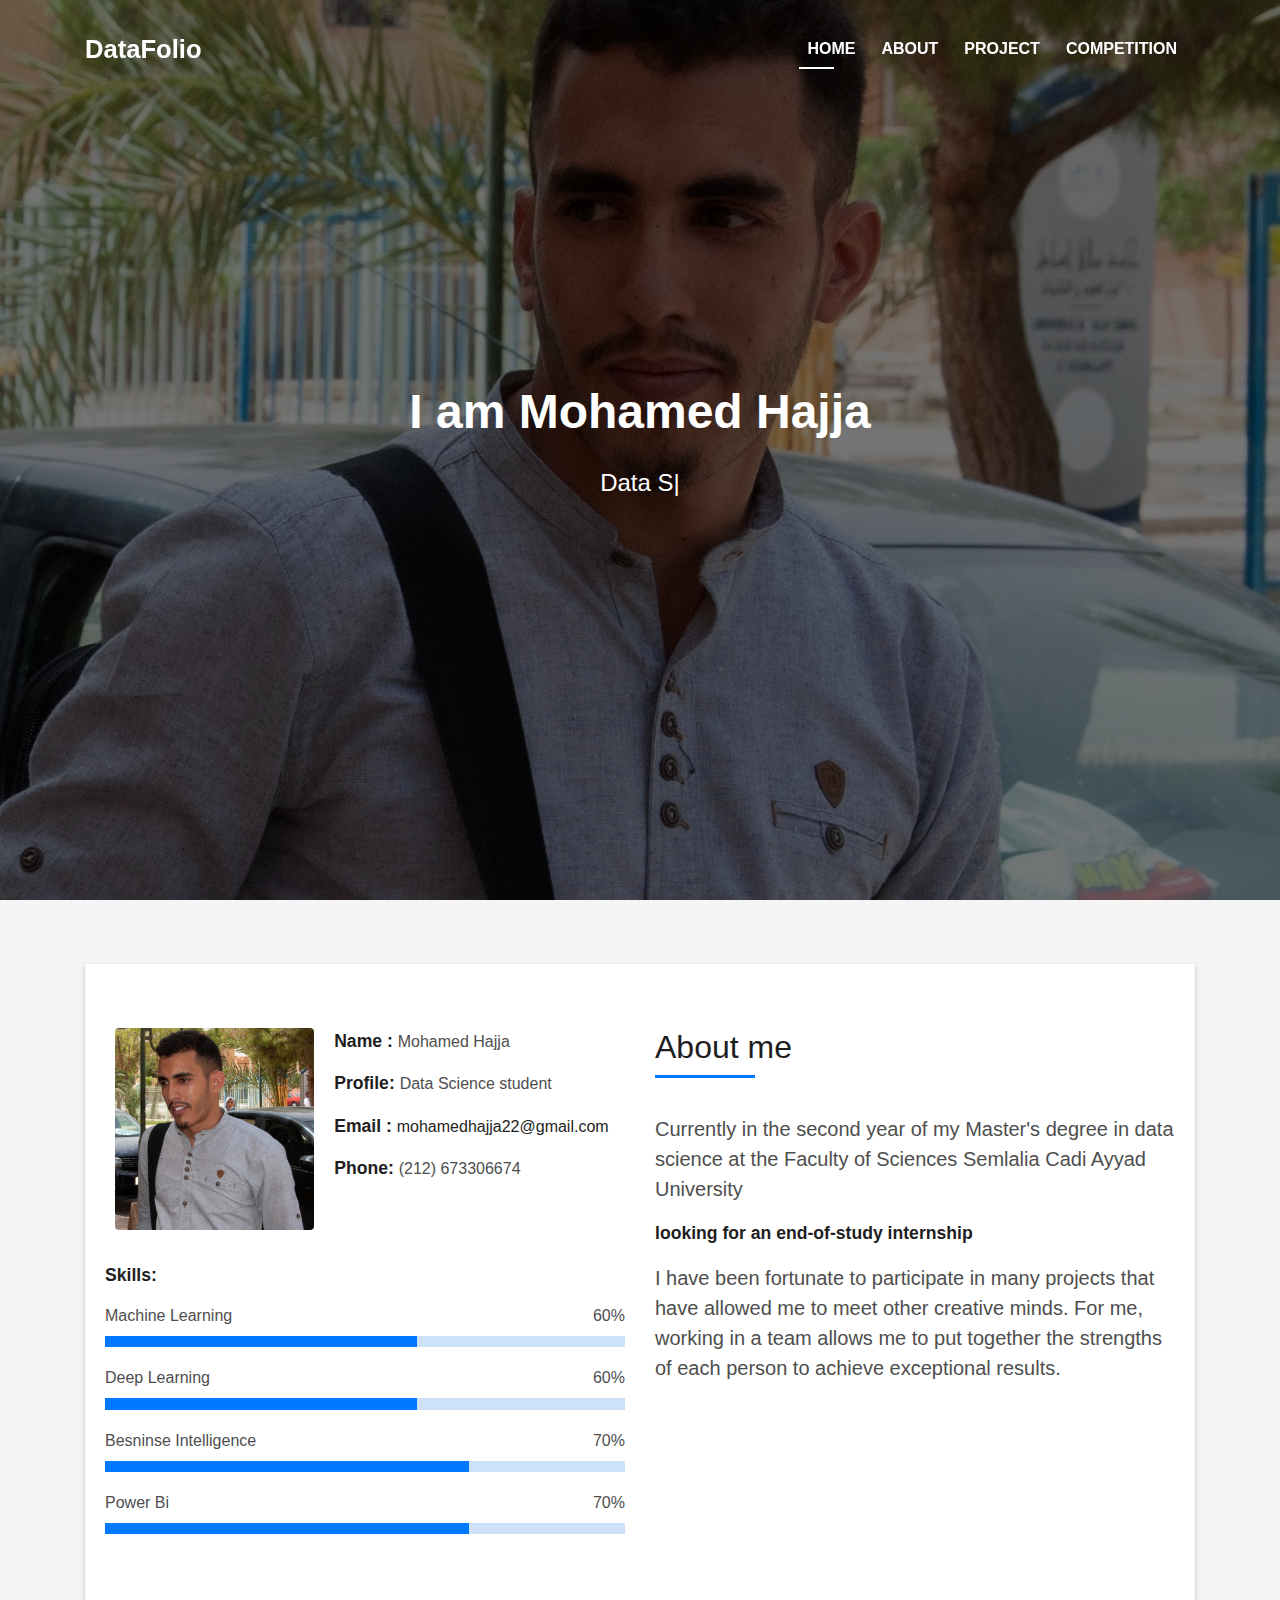
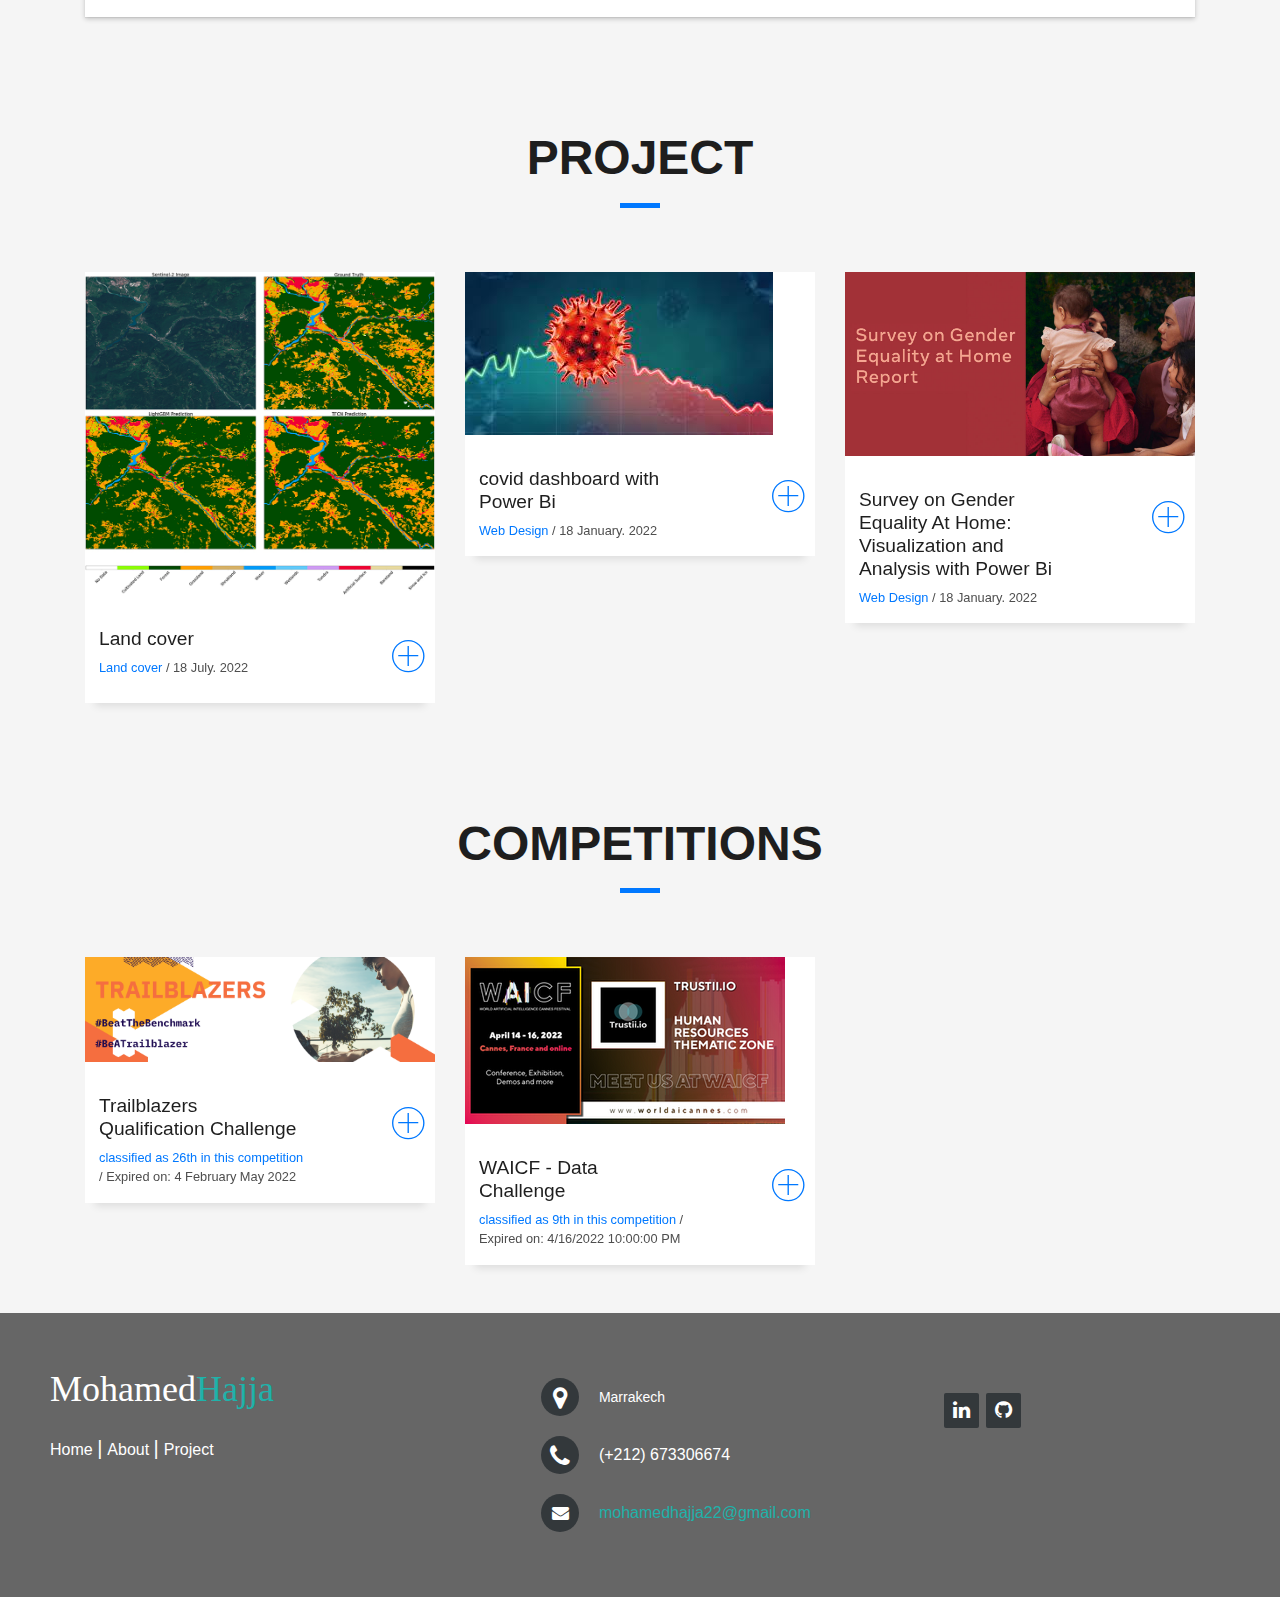
==== index.html @ 597bc2c3 "modified:   index.html" ====
<!DOCTYPE html>
<html lang="en">
<head>
  <meta charset="utf-8">
  <title>DataFolio Bootstrap Template</title>
  <meta content="width=device-width, initial-scale=1.0" name="viewport">
  <meta content="" name="keywords">
  <meta content="" name="description">

  <!-- Favicons -->
  <link href="img/favicon.png" rel="icon">
  <link href="img/apple-touch-icon.png" rel="apple-touch-icon">

  <!-- Bootstrap CSS File -->
  <link href="lib/bootstrap/css/bootstrap.min.css" rel="stylesheet">

  <!-- Libraries CSS Files -->
  <link href="lib/font-awesome/css/font-awesome.min.css" rel="stylesheet">
  <link href="lib/animate/animate.min.css" rel="stylesheet">
  <link href="lib/ionicons/css/ionicons.min.css" rel="stylesheet">
  <link href="lib/owlcarousel/assets/owl.carousel.min.css" rel="stylesheet">
  <link href="lib/lightbox/css/lightbox.min.css" rel="stylesheet">

  <!-- Main Stylesheet File -->
  <link href="css/style.css" rel="stylesheet">


</head>

<body id="page-top">

  <!--/ Nav Star /-->
  <nav class="navbar navbar-b navbar-trans navbar-expand-md fixed-top" id="mainNav">
    <div class="container">
      <a class="navbar-brand js-scroll" href="#page-top">DataFolio</a>
      <button class="navbar-toggler collapsed" type="button" data-toggle="collapse" data-target="#navbarDefault"
        aria-controls="navbarDefault" aria-expanded="false" aria-label="Toggle navigation">
        <span></span>
        <span></span>
        <span></span>
      </button>
      <div class="navbar-collapse collapse justify-content-end" id="navbarDefault">
        <ul class="navbar-nav">
          <li class="nav-item">
            <a class="nav-link js-scroll active" href="#home">Home</a>
          </li>
          <li class="nav-item">
            <a class="nav-link js-scroll" href="#about">About</a>
          </li>
        
          <li class="nav-item">
            <a class="nav-link js-scroll" href="#work">Project</a>
          </li>
        
          <li class="nav-item">
            <a class="nav-link js-scroll" href="#competition">competition</a>
          </li>
        </ul>
      </div>
    </div>
  </nav>
  <!--/ Nav End /-->

  <!--/ Intro Skew Star /-->
  <div id="home" class="intro route bg-image" style="background-image: url(img/intro-bg.jpg)">
    <div class="overlay-itro"></div>
    <div class="intro-content display-table">
      <div class="table-cell">
        <div class="container">
          <!--<p class="display-6 color-d">Hello, world!</p>-->
          <h1 class="intro-title mb-4">I am Mohamed Hajja</h1>
          
          <p class="intro-subtitle"><span class="text-slider-items">Data Science student ,looking for an end-of-study internship</span><strong class="text-slider"></strong></p>
          <!-- <p class="pt-3"><a class="btn btn-primary btn js-scroll px-4" href="#about" role="button">Learn More</a></p> -->
        </div>
      </div>
    </div>
  </div>
  <!--/ Intro Skew End /-->

  <section id="about" class="about-mf sect-pt4 route">
    <div class="container">
      <div class="row">
        <div class="col-sm-12">
          <div class="box-shadow-full">
            <div class="row">
              <div class="col-md-6">
                <div class="row">
                  <div class="col-sm-6 col-md-5">
                    <div class="about-img">
                      <img src="img/testimonial-2.jpg" class="img-fluid rounded b-shadow-a" alt="">
                    </div>
                  </div>
                  <div class="col-sm-6 col-md-7">
                    <div class="about-info">
                    </str> <p><span class="title-s">Name  : </span> <span>Mohamed Hajja</span></p>
                      <p><span class="title-s">Profile: </span> <span>Data Science student </span></p>
                      <p><span class="title-s">Email : </span> <a href = "mailto: mohamedhajja22@gmail.com">mohamedhajja22@gmail.com</a>
                      <p><span class="title-s">Phone: </span> <span>(212) 673306674 </span></p> 
                    </div>
                  </div>
                </div>  
                <div class="skill-mf">
                  <p class="title-s">Skills:</p>
                  
                  <span>Machine Learning</span> <span class="pull-right">60%</span>
                  <div class="progress">
                    <div class="progress-bar" role="progressbar" style="width: 60%;" aria-valuenow="60" aria-valuemin="0"
                      aria-valuemax="100"></div>
                  </div>
                  <span>Deep Learning</span> <span class="pull-right">60%</span>
                  <div class="progress">
                    <div class="progress-bar" role="progressbar" style="width: 60%" aria-valuenow="60" aria-valuemin="0"
                      aria-valuemax="100"></div>
                  </div>
                  <span>Besninse Intelligence</span> <span class="pull-right">70%</span>
                  <div class="progress">
                    <div class="progress-bar" role="progressbar" style="width: 70%" aria-valuenow="70" aria-valuemin="0"
                      aria-valuemax="100"></div>
                  </div>
                  <span>Power Bi</span> <span class="pull-right">70%</span>
                  <div class="progress">
                    <div class="progress-bar" role="progressbar" style="width: 70%" aria-valuenow="70" aria-valuemin="0"
                      aria-valuemax="100"></div>
                  </div>
                </div>
              </div>
              <div class="col-md-6">
                <div class="about-me pt-4 pt-md-0">
                  <div class="title-box-2">
                    <h5 class="title-left">
                      About me
                    </h5>
                  </div>
                  <p class="lead">
                    Currently in the second year of my Master's degree in data science at the Faculty of Sciences Semlalia Cadi Ayyad University
                  </p>
                  <p class="title-s">
                    looking for an end-of-study internship
                  </p>
                  <p class="lead">
                     I have been fortunate to participate in many projects that have allowed me to meet other creative minds.
                   For me, working in a team allows me to put together the strengths of each person to achieve exceptional results. 
                  </p>
                 
                </div>
              </div>
            </div>
          </div>
        </div>
      </div>
    </div>
  </section>

  <!--/ Section Services Star /-->
 
 
  <!--/ Section Project Star /-->
  <section id="work" class="portfolio-mf sect-pt4 route">
    <div class="container">
      <div class="row">
        <div class="col-sm-12">
          <div class="title-box text-center">
            <h3 class="title-a">
              Project
            </h3>
            <p class="subtitle-a">
             
            </p>
            <div class="line-mf"></div>
          </div>
        </div>
      </div>
      <div class="row">
        <div class="col-md-4">
          <div class="work-box">
            <a href="Rapport_FM_ML.pdf" >
              <div class="work-img">
                <img src="img/land cover.jpg" alt="" class="img-fluid">
              </div>
              <div class="work-content">
                <div class="row">
                  <div class="col-sm-8">
                    <h2 class="w-title">Land cover</h2>
                    <div class="w-more">
                      <span class="w-ctegory">Land cover</span> / <span class="w-date">18 July. 2022</span>
                    </div>
                  </div>
                  <div class="col-sm-4">
                    <div class="w-like">
                      <span class="ion-ios-plus-outline"></span>
                    </div>
                  </div>
                </div>
              </div>
            </a>
          </div>
        </div>
        <div class="col-md-4">
          
          <div class="work-box">
            <a href="https://github.com/mohamedhajja/covid-dashbord-with-Power-Bi" >
              <div class="work-img">
                <img src="img/covid.jpg" alt="" class="img-fluid">
              </div>
              <div class="work-content">
                <div class="row">
                  <div class="col-sm-8">
                    <h2 class="w-title">covid dashboard with Power Bi</h2>
                    <div class="w-more">
                      <span class="w-ctegory">Web Design</span> / <span class="w-date">18 January. 2022</span>
                    </div>
                  </div>
                  <div class="col-sm-4">
                    <div class="w-like">
                      <span class="ion-ios-plus-outline"></span>
                    </div>
                  </div>
                </div>
              </div>
            </a>
          </div>
        </div>
       
        <div class="col-md-4">
          <div class="work-box">
            <a href="https://github.com/mohamedhajja/Survey-on-Gender-Equality-At-Home" >
              <div class="work-img">
                <img src="img/Survey on Gender.jpg" alt="" class="img-fluid">
              </div>
              <div class="work-content">
                <div class="row">
                  <div class="col-sm-8">
                    <h2 class="w-title">Survey on Gender Equality At Home: Visualization and Analysis with Power Bi</h2>
                    <div class="w-more">
                      <span class="w-ctegory">Web Design</span> / <span class="w-date">18 January. 2022</span>
                    </div>
                  </div>
                  <div class="col-sm-4">
                    <div class="w-like">
                      <span class="ion-ios-plus-outline"></span>
                    </div>
                  </div>
                </div>
              </div>
            </a>
          </div>
        </div>
        
        
      </div>
    </div>
  </section>
  <!--/ Section competition /-->

  <section id="competition" class="portfolio-mf sect-pt4 route">
    <div class="container">
      <div class="row">
        <div class="col-sm-12">
          <div class="title-box text-center">
            <h3 class="title-a">
              competitions
            </h3>
            <p class="subtitle-a">
             
            </p>
            <div class="line-mf"></div>
          </div>
        </div>
      </div>
      <div class="row">
        <div class="col-md-4">
          <div class="work-box">
            <a href="https://zindi.africa/users/Mohamed_HAJJA/competitions/certificate" >
              <div class="work-img">
                <img src="img/Trailblazers.png" alt="" class="img-fluid">
              </div>
              <div class="work-content">
                <div class="row">
                  <div class="col-sm-8">
                    <h2 class="w-title">Trailblazers Qualification Challenge</h2>
                    <div class="w-more">
                      <span class="w-ctegory">classified as 26th in this competition </span> / <span class="w-date">Expired on: 4 February  May 2022</span>
                    </div>
                  </div>
                  <div class="col-sm-4">
                    <div class="w-like">
                      <span class="ion-ios-plus-outline"></span>
                    </div>
                  </div>
                </div>
              </div>
            </a>
          </div>
        </div>
        <div class="col-md-4">
          
          <div class="work-box">
            <a href="https://github.com/mohamedhajja/competitions/blob/main/WAICF%20-%20Data%20Challenge.ipynb" >
              <div class="work-img">
                <img src="img/WAICF - Data Challenge.webp" alt="" class="img-fluid">
              </div>
              <div class="work-content">
                <div class="row">
                  <div class="col-sm-8">
                    <h2 class="w-title">WAICF - Data Challenge</h2>
                    <div class="w-more">
                      <span class="w-ctegory">classified as 9th in this competition</span> / <span class="w-date">Expired on: 4/16/2022 10:00:00 PM</span>
                    </div>
                  </div>
                  <div class="col-sm-4">
                    <div class="w-like">
                      <span class="ion-ios-plus-outline"></span>
                    </div>
                  </div>
                </div>
              </div>
            </a>
          </div>
        </div>
       
        
        
        
      </div>
    </div>
  </section>




  
  <footer class="footer-distributed">
  
    <div class="footer-left">
  
      <h3>Mohamed<span>Hajja</span></h3>
  
      <p class="footer-links">
        <a href="#home" class="link-1">Home</a>
  
        <a href="#about">About</a>
  
        <a href="#work">Project</a>
  
      </p>
  
      
    </div>
  
    <div class="footer-center">
  
      <div>
        <i class="fa fa-map-marker"></i>
        <p><span>Marrakech </span> </p>
      </div>
  
      <div>
        <i class="fa fa-phone"></i>
        <p>(+212) 673306674</p>
      </div>
  
      <div>
        <i class="fa fa-envelope"></i>
        <p><a href="mailto:support@company.com">mohamedhajja22@gmail.com</a></p>
      </div>
  
    </div>
  
    <div class="footer-right">
  
      <p class="footer-company-about">
     
      </p>
  
      <div class="footer-icons">
  
       
       
        <a href="https://www.linkedin.com/in/mohamed-hajja-42135a217/"><i class="fa fa-linkedin"></i></a>
        <a href="https://github.com/mohamedhajja"><i class="fa fa-github"></i></a>
  
      </div>
  
    </div>
  
  </footer>





  

  <!--/ Section Contact-Footer Star /-->
  
  <!--/ Section Contact-footer End /-->

  <a href="#" class="back-to-top"><i class="fa fa-chevron-up"></i></a>
  <div id="preloader"></div>

  <!-- JavaScript Libraries -->
  <script src="lib/jquery/jquery.min.js"></script>
  <script src="lib/jquery/jquery-migrate.min.js"></script>
  <script src="lib/popper/popper.min.js"></script>
  <script src="lib/bootstrap/js/bootstrap.min.js"></script>
  <script src="lib/easing/easing.min.js"></script>
  <script src="lib/counterup/jquery.waypoints.min.js"></script>
  <script src="lib/counterup/jquery.counterup.js"></script>
  <script src="lib/owlcarousel/owl.carousel.min.js"></script>
  <script src="lib/lightbox/js/lightbox.min.js"></script>
  <script src="lib/typed/typed.min.js"></script>
  <!-- Contact Form JavaScript File -->
  <script src="contactform/contactform.js"></script>

  <!-- Template Main Javascript File -->
  <script src="js/main.js"></script>

</body>
</html>
---- css/style.css ----
/*
  Theme Name: DevFolio
  Theme URL: https://bootstrapmade.com/devfolio-bootstrap-portfolio-html-template/
  Author: BootstrapMade.com
  License: https://bootstrapmade.com/license/
*/

/*======================================
//--//-->   STYLES GENERALES
======================================*/

body {
  background-color: #f5f5f5;
  color: #4e4e4e;
}

h1,
h2,
h3,
h4,
h5,
h6 {
  color: #1e1e1e;
}

a {
  color: #1e1e1e;
  transition: all 0.5s ease-in-out;
}

a:hover {
  color: #0078ff;
  text-decoration: none;
  transition: all 0.5s ease-in-out;
}

.p-r {
  position: relative;
}

.color-a {
  color: #0078ff;
}

.color-d {
  color: #f5f5f5;
}

.color-text-a {
  color: #4e4e4e;
}

.box-shadow,
.paralax-mf,
.service-box,
.work-box,
.card-blog {
  box-shadow: 0 13px 8px -10px rgba(0, 0, 0, 0.1);
}

.box-shadow-a,
.button:hover {
  box-shadow: 0 0 0 4px #cde1f8;
}

.display-5 {
  font-size: 2.5rem;
  font-weight: 300;
  line-height: 1.1;
}

.display-6 {
  font-size: 2rem;
  font-weight: 300;
  line-height: 1.1;
}

.avatar {
  width: 32px;
  height: 32px;
  margin-right: 4px;
  overflow: hidden;
}

.bg-image {
  background-repeat: no-repeat;
  background-attachment: fixed;
  background-size: cover;
  background-position: center center;
}

.overlay-mf {
  background-color: #0078ff;
}

.overlay-mf {
  position: absolute;
  top: 0;
  left: 0px;
  padding: 0;
  height: 100%;
  width: 100%;
  opacity: .7;
}

.paralax-mf {
  position: relative;
  padding: 8rem 0;
}

.display-table {
  width: 100%;
  height: 100%;
  display: table;
}

.table-cell {
  display: table-cell;
  vertical-align: middle;
}

/*--/ Sections /--*/

.sect-4 {
  padding: 4rem 0;
}

.sect-pt4 {
  padding-top: 4rem;
}

.sect-mt4 {
  margin-top: 4rem;
}

/*--/ Title s /--*/

.title-s {
  font-weight: 600;
  color: #1e1e1e;
  font-size: 1.1rem;
}

/*--/ Title A /--*/

.title-box {
  margin-bottom: 4rem;
}

.title-a {
  font-size: 3rem;
  font-weight: bold;
  text-transform: uppercase;
}

.subtitle-a {
  color: #4e4e4e;
}

.line-mf {
  width: 40px;
  height: 5px;
  background-color: #0078ff;
  margin: 0 auto;
}

/*--/ Title Left /--*/

.title-box-2 {
  margin-bottom: 3rem;
}

.title-left {
  font-size: 2rem;
  position: relative;
}

.title-left:before {
  content: '';
  position: absolute;
  height: 3px;
  background-color: #0078ff;
  width: 100px;
  bottom: -12px;
}

/*------/ Box /------*/

.box-pl2 {
  padding-left: 2rem;
}

.box-shadow-full {
  padding: 3rem 1.25rem;
  position: relative;
  background-color: #fff;
  margin-bottom: 3rem;
  z-index: 2;
  box-shadow: 0 1px 1px 0 rgba(0, 0, 0, 0.06), 0 2px 5px 0 rgba(0, 0, 0, 0.2);
}

/*------/ Socials /------*/

.socials {
  padding: 1.5rem 0;
}

.socials ul li {
  display: inline-block;
}

.socials .ico-circle {
  height: 40px;
  width: 40px;
  font-size: 1.7rem;
  border-radius: 50%;
  line-height: 1.4;
  margin: 0 15px 0 0;
  box-shadow: 0 0 0 3px #0078ff;
  transition: all 500ms ease;
}

.socials .ico-circle:hover {
  background-color: #0078ff;
  color: #fff;
  box-shadow: 0 0 0 3px #cde1f8;
  transition: all 500ms ease;
}

/*------/ Ul resect /------*/

.ul-resect,
.socials ul,
.list-ico,
.blog-wrapper .post-meta ul,
.box-comments .list-comments,
.widget-sidebar .list-sidebar,
.widget-tags ul {
  list-style: none;
  padding-left: 0;
  margin-bottom: 0;
}

.list-ico {
  line-height: 2;
}

.list-ico span {
  color: #0078ff;
  margin-right: 10px;
}

/*------/ Ico Circle /------*/

.ico-circle {
  height: 100px;
  width: 100px;
  font-size: 2rem;
  border-radius: 50%;
  line-height: 1.55;
  margin: 0 auto;
  text-align: center;
  box-shadow: 0 0 0 10px #0078ff;
  display: block;
}

/*------/ Owl Carousel /------*/

.owl-theme .owl-dots {
  text-align: center;
  margin-top: 18px;
}

.owl-theme .owl-dots .owl-dot {
  display: inline-block;
}

.owl-theme .owl-dots .owl-dot span {
  width: 18px;
  height: 7px;
  margin: 5px 5px;
  background: #cde1f8;
  border: 0px solid #cde1f8;
  display: block;
  transition: all 0.6s ease-in-out;
  cursor: pointer;
}

.owl-theme .owl-dots .owl-dot:hover span {
  background-color: #cde1f8;
}

.owl-theme .owl-dots .owl-dot.active span {
  background-color: #1B1B1B;
  width: 25px;
}

/*--/ Scrolltop s /--*/

.scrolltop-mf {
  position: relative;
  display: none;
}

.scrolltop-mf span {
  z-index: 999;
  position: fixed;
  width: 42px;
  height: 42px;
  background-color: #0078ff;
  opacity: .7;
  font-size: 1.6rem;
  line-height: 1.5;
  text-align: center;
  color: #fff;
  top: auto;
  left: auto;
  right: 30px;
  bottom: 50px;
  cursor: pointer;
  border-radius: 50%;
}

/* Back to top button */

.back-to-top {
  position: fixed;
  display: none;
  background: #0078ff;
  color: #fff;
  width: 44px;
  height: 44px;
  text-align: center;
  line-height: 1;
  font-size: 16px;
  border-radius: 50%;
  right: 15px;
  bottom: 15px;
  transition: background 0.5s;
  z-index: 11;
}

.back-to-top i {
  padding-top: 12px;
  color: #fff;
}

/* Prelaoder */

#preloader {
  position: fixed;
  top: 0;
  left: 0;
  right: 0;
  bottom: 0;
  z-index: 9999;
  overflow: hidden;
  background: #fff;
}

#preloader:before {
  content: "";
  position: fixed;
  top: calc(50% - 30px);
  left: calc(50% - 30px);
  border: 6px solid #f2f2f2;
  border-top: 6px solid #0078ff;
  border-radius: 50%;
  width: 60px;
  height: 60px;
  -webkit-animation: animate-preloader 1s linear infinite;
  animation: animate-preloader 1s linear infinite;
}

@-webkit-keyframes animate-preloader {
  0% {
    -webkit-transform: rotate(0deg);
    transform: rotate(0deg);
  }

  100% {
    -webkit-transform: rotate(360deg);
    transform: rotate(360deg);
  }
}

@keyframes animate-preloader {
  0% {
    -webkit-transform: rotate(0deg);
    transform: rotate(0deg);
  }

  100% {
    -webkit-transform: rotate(360deg);
    transform: rotate(360deg);
  }
}

/*======================================
//--//-->   NAVBAR
======================================*/

.navbar-b {
  transition: all .5s ease-in-out;
  background-color: transparent;
  padding-top: 1.563rem;
  padding-bottom: 1.563rem;
}

.navbar-b.navbar-reduce {
  box-shadow: 0px 6px 9px 0px rgba(0, 0, 0, 0.06);
}

.navbar-b.navbar-trans .nav-item,
.navbar-b.navbar-reduce .nav-item {
  position: relative;
  padding-right: 10px;
  padding-left: 0;
}

.navbar-b.navbar-trans .nav-link,
.navbar-b.navbar-reduce .nav-link {
  color: #fff;
  text-transform: uppercase;
  font-weight: 600;
}

.navbar-b.navbar-trans .nav-link:before,
.navbar-b.navbar-reduce .nav-link:before {
  content: '';
  position: absolute;
  margin-left: 0px;
  width: 0%;
  bottom: 0;
  left: 0;
  height: 2px;
  transition: all 500ms ease;
}

.navbar-b.navbar-trans .nav-link:hover,
.navbar-b.navbar-reduce .nav-link:hover {
  color: #1B1B1B;
}

.navbar-b.navbar-trans .nav-link:hover:before,
.navbar-b.navbar-reduce .nav-link:hover:before {
  width: 35px;
}

.navbar-b.navbar-trans .show > .nav-link:before,
.navbar-b.navbar-trans .active > .nav-link:before,
.navbar-b.navbar-trans .nav-link.show:before,
.navbar-b.navbar-trans .nav-link.active:before,
.navbar-b.navbar-reduce .show > .nav-link:before,
.navbar-b.navbar-reduce .active > .nav-link:before,
.navbar-b.navbar-reduce .nav-link.show:before,
.navbar-b.navbar-reduce .nav-link.active:before {
  width: 35px;
}

.navbar-b.navbar-trans .nav-link:before {
  background-color: #fff;
}

.navbar-b.navbar-trans .nav-link:hover {
  color: #fff;
}

.navbar-b.navbar-trans .show > .nav-link,
.navbar-b.navbar-trans .active > .nav-link,
.navbar-b.navbar-trans .nav-link.show,
.navbar-b.navbar-trans .nav-link.active {
  color: #fff;
}

.navbar-b.navbar-reduce {
  transition: all .5s ease-in-out;
  background-color: #fff;
  padding-top: 15px;
  padding-bottom: 15px;
}

.navbar-b.navbar-reduce .nav-link {
  color: #0078ff;
}

.navbar-b.navbar-reduce .nav-link:before {
  background-color: #0078ff;
}

.navbar-b.navbar-reduce .nav-link:hover {
  color: #0078ff;
}

.navbar-b.navbar-reduce .show > .nav-link,
.navbar-b.navbar-reduce .active > .nav-link,
.navbar-b.navbar-reduce .nav-link.show,
.navbar-b.navbar-reduce .nav-link.active {
  color: #0078ff;
}

.navbar-b.navbar-reduce .navbar-brand {
  color: #0078ff;
}

.navbar-b.navbar-reduce .navbar-toggler span {
  background-color: #1B1B1B;
}

.navbar-b .navbar-brand {
  color: #fff;
  font-size: 1.6rem;
  font-weight: 600;
}

.navbar-b .navbar-nav .dropdown-item.show .dropdown-menu,
.navbar-b .dropdown.show .dropdown-menu,
.navbar-b .dropdown-btn.show .dropdown-menu {
  -webkit-transform: translate3d(0px, 0px, 0px);
  transform: translate3d(0px, 0px, 0px);
  visibility: visible !important;
}

.navbar-b .dropdown-menu {
  margin: 1.12rem 0 0;
  border-radius: 0;
}

.navbar-b .dropdown-menu .dropdown-item {
  padding: .7rem 1.7rem;
  transition: all 500ms ease;
}

.navbar-b .dropdown-menu .dropdown-item:hover {
  background-color: #0078ff;
  color: #fff;
  transition: all 500ms ease;
}

.navbar-b .dropdown-menu .dropdown-item.active {
  background-color: #0078ff;
}

/*--/ Hamburger Navbar /--*/

.navbar-toggler {
  position: relative;
}

.navbar-toggler:focus,
.navbar-toggler:active {
  outline: 0;
}

.navbar-toggler span {
  display: block;
  background-color: #fff;
  height: 3px;
  width: 25px;
  margin-top: 4px;
  margin-bottom: 4px;
  -webkit-transform: rotate(0deg);
  transform: rotate(0deg);
  left: 0;
  opacity: 1;
}

.navbar-toggler span:nth-child(1),
.navbar-toggler span:nth-child(3) {
  transition: -webkit-transform .35s ease-in-out;
  transition: transform .35s ease-in-out;
  transition: transform .35s ease-in-out, -webkit-transform .35s ease-in-out;
}

.navbar-toggler:not(.collapsed) span:nth-child(1) {
  position: absolute;
  left: 12px;
  top: 10px;
  -webkit-transform: rotate(135deg);
  transform: rotate(135deg);
  opacity: 0.9;
}

.navbar-toggler:not(.collapsed) span:nth-child(2) {
  height: 12px;
  visibility: hidden;
  background-color: transparent;
}

.navbar-toggler:not(.collapsed) span:nth-child(3) {
  position: absolute;
  left: 12px;
  top: 10px;
  -webkit-transform: rotate(-135deg);
  transform: rotate(-135deg);
  opacity: 0.9;
}

/*======================================
//--//-->   INTRO
======================================*/

.intro {
  height: 100vh;
  position: relative;
  color: #fff;
}

.intro .intro-content {
  text-align: center;
  position: absolute;
}

.intro .overlay-itro {
  background-color: rgba(0, 0, 0, 0.6);
  position: absolute;
  top: 0;
  left: 0px;
  padding: 0;
  height: 100%;
  width: 100%;
  opacity: .9;
}

.intro .intro-title {
  color: #fff;
  font-weight: 600;
  font-size: 3rem;
}

.intro .intro-subtitle {
  font-size: 1.5rem;
  font-weight: 300;
}

.intro .text-slider-items {
  display: none;
}

.intro-single {
  height: 350px;
}

.intro-single .intro-content {
  margin-top: 30px;
}

.intro-single .intro-title {
  text-transform: uppercase;
  font-size: 3rem;
}

.intro-single .breadcrumb {
  background-color: transparent;
  color: #0078ff;
}

.intro-single .breadcrumb .breadcrumb-item:before {
  color: #cde1f8;
}

.intro-single .breadcrumb .breadcrumb-item.active {
  color: #cde1f8;
}

.intro-single .breadcrumb a {
  color: #fff;
}

/*======================================
//--//-->   ABOUT
======================================*/

.about-mf .box-shadow-full {
  padding-top: 4rem;
  padding-bottom: 4rem;
}

.about-mf .about-img {
  margin-bottom: 2rem;
}

.about-mf .about-img img {
  margin-left: 10px;
}

.skill-mf span {
  color: #4e4e4e;
}

.skill-mf .progress {
  background-color: #cde1f8;
  margin: .5rem 0 1.2rem 0;
  border-radius: 0;
  height: .7rem;
}

.skill-mf .progress .progress-bar {
  height: .7rem;
  background-color: #0078ff;
}

/*======================================
//--//-->   SERVICES
======================================*/

.service-box {
  background-color: #fff;
  padding: 2.5rem 1.3rem;
  border-radius: 1rem;
  margin-bottom: 3rem;
}

.service-box:hover .ico-circle {
  transition: all 500ms ease;
  color: #fff;
  background-color: #0078ff;
  box-shadow: 0 0 0 10px #cde1f8;
}

.service-box .service-ico {
  margin-bottom: 1rem;
  color: #1e1e1e;
}


.service-box .ico-circle {
  transition: all 500ms ease;
  font-size: 4rem;
}

.service-box .s-title {
  font-size: 1.4rem;
  text-transform: uppercase;
  text-align: center;
  padding: .4rem 0;
}

.service-box .s-description {
  color: #4e4e4e;
}

/*======================================
//--//-->   COUNTER
======================================*/
/*======================================
//--//-->   COUNTER
======================================*/





.footer-distributed{
	background: #666;
	box-shadow: 0 1px 1px 0 rgba(0, 0, 0, 0.12);
	box-sizing: border-box;
	width: 100%;
	text-align: left;
	font: bold 16px sans-serif;
	padding: 55px 50px;
}

.footer-distributed .footer-left,
.footer-distributed .footer-center,
.footer-distributed .footer-right{
	display: inline-block;
	vertical-align: top;
}

/* Footer left */

.footer-distributed .footer-left{
	width: 40%;
}

/* The company logo */

.footer-distributed h3{
	color:  #ffffff;
	font: normal 36px 'Open Sans', cursive;
	margin: 0;
}

.footer-distributed h3 span{
	color:  lightseagreen;
}

/* Footer links */

.footer-distributed .footer-links{
	color:  #ffffff;
	margin: 20px 0 12px;
	padding: 0;
}

.footer-distributed .footer-links a{
	display:inline-block;
	line-height: 1.8;
  font-weight:400;
	text-decoration: none;
	color:  inherit;
}

.footer-distributed .footer-company-name{
	color:  #222;
	font-size: 14px;
	font-weight: normal;
	margin: 0;
}

/* Footer Center */

.footer-distributed .footer-center{
	width: 35%;
}

.footer-distributed .footer-center i{
	background-color:  #33383b;
	color: #ffffff;
	font-size: 25px;
	width: 38px;
	height: 38px;
	border-radius: 50%;
	text-align: center;
	line-height: 42px;
	margin: 10px 15px;
	vertical-align: middle;
}

.footer-distributed .footer-center i.fa-envelope{
	font-size: 17px;
	line-height: 38px;
}

.footer-distributed .footer-center p{
	display: inline-block;
	color: #ffffff;
  font-weight:400;
	vertical-align: middle;
	margin:0;
}

.footer-distributed .footer-center p span{
	display:block;
	font-weight: normal;
	font-size:14px;
	line-height:2;
}

.footer-distributed .footer-center p a{
	color:  lightseagreen;
	text-decoration: none;;
}

.footer-distributed .footer-links a:before {
  content: "|";
  font-weight:300;
  font-size: 20px;
  left: 0;
  color: #fff;
  display: inline-block;
  padding-right: 5px;
}

.footer-distributed .footer-links .link-1:before {
  content: none;
}

/* Footer Right */

.footer-distributed .footer-right{
	width: 20%;
}

.footer-distributed .footer-company-about{
	line-height: 20px;
	color:  #92999f;
	font-size: 13px;
	font-weight: normal;
	margin: 0;
}

.footer-distributed .footer-company-about span{
	display: block;
	color:  #ffffff;
	font-size: 14px;
	font-weight: bold;
	margin-bottom: 20px;
}

.footer-distributed .footer-icons{
	margin-top: 25px;
}

.footer-distributed .footer-icons a{
	display: inline-block;
	width: 35px;
	height: 35px;
	cursor: pointer;
	background-color:  #33383b;
	border-radius: 2px;

	font-size: 20px;
	color: #ffffff;
	text-align: center;
	line-height: 35px;

	margin-right: 3px;
	margin-bottom: 5px;
}

/* If you don't want the footer to be responsive, remove these media queries */

@media (max-width: 880px) {

	.footer-distributed{
		font: bold 14px sans-serif;
	}

	.footer-distributed .footer-left,
	.footer-distributed .footer-center,
	.footer-distributed .footer-right{
		display: block;
		width: 100%;
		margin-bottom: 40px;
		text-align: center;
	}

	.footer-distributed .footer-center i{
		margin-left: 0;
	}

}





/*======================================
//--//-->   COUNTER
======================================*/
/*======================================
//--//-->   COUNTER
======================================*/
/*======================================
//--//-->   COUNTER
======================================*/

.counter-box {
  color: #fff;
  text-align: center;
}

.counter-ico {
  margin-bottom: 1rem;
}

.counter-ico .ico-circle {
  height: 60px;
  width: 60px;
  line-height: 1.8;
  box-shadow: 0 0 0 10px #cde1f8;
}

.counter-num .counter {
  font-size: 2rem;
  margin-bottom: 0;
}

/*======================================
//--//-->   PORTFOLIO
======================================*/

.work-box {
  margin-bottom: 3rem;
  -webkit-backface-visibility: hidden;
  backface-visibility: hidden;
  background-color: #fff;
}

.work-box:hover img {
  -webkit-transform: scale(1.3);
  transform: scale(1.3);
}

.work-img {
  display: block;
  overflow: hidden;
}

.work-img img {
  transition: all 1s;
}

.work-content {
  padding: 2rem 3% 1rem 4%;
}

.work-content .w-more {
  color: #4e4e4e;
  font-size: .8rem;
}

.work-content .w-more .w-ctegory {
  color: #0078ff;
}

.work-content .w-like {
  font-size: 2.5rem;
  color: #0078ff;
  float: right;
}

.work-content .w-like a {
  color: #0078ff;
}

.work-content .w-like .num-like {
  font-size: .7rem;
}

.w-title {
  font-size: 1.2rem;
}

/*======================================
//--//-->   TESTIMONIALS
======================================*/

.testimonials .owl-carousel .owl-item img {
  width: auto;
}

.testimonial-box {
  color: #fff;
  text-align: center;
}

.testimonial-box .author-test {
  margin-top: 1rem;
}

.testimonial-box .author-test img {
  margin: 0 auto;
}

.testimonial-box .author {
  color: #fff;
  text-transform: uppercase;
  font-weight: 600;
  margin: 1rem 0;
  display: block;
  font-size: 1.4rem;
}

.testimonial-box .comit {
  font-size: 2rem;
  color: #0078ff;
  background-color: #fff;
  width: 52px;
  height: 52px;
  display: block;
  margin: 0 auto;
  border-radius: 50%;
  line-height: 1.6;
}

/*======================================
//--//-->   BLOG
======================================*/

/*======================================
//--//-->   BLOG-SINGLE
======================================*/

.post-box,
.form-comments,
.box-comments,
.widget-sidebar {
  padding: 2rem;
  background-color: #fff;
  margin-bottom: 3rem;
}

.blog-wrapper .article-title {
  font-size: 1.5rem;
}

.blog-wrapper .post-meta {
  margin: 1rem 0;
}

.blog-wrapper .post-meta ul {
  border-left: 4px solid #0078ff;
  margin-top: 1rem;
}

.blog-wrapper .post-meta ul li {
  display: inline-block;
  margin-left: 15px;
}

.blog-wrapper .post-meta ul a {
  color: #0078ff;
}

.blog-wrapper .post-meta ul span {
  color: #1e1e1e;
}

.blog-wrapper .blockquote {
  border-left: 4px solid #0078ff;
  padding: 18px;
  font-style: italic;
}

/*------/ Comments /------*/

.box-comments .list-comments li {
  padding-bottom: 40px;
}

.box-comments .list-comments .comment-avatar {
  display: table-cell;
  vertical-align: top;
}

.box-comments .list-comments .comment-avatar img {
  width: 80px;
  height: 80px;
}

.box-comments .list-comments .comment-author {
  font-size: 1.3rem;
}

.box-comments .list-comments .comment-details {
  display: table-cell;
  vertical-align: top;
  padding-left: 25px;
}

.box-comments .list-comments a {
  color: #0078ff;
}

.box-comments .list-comments span {
  color: #1e1e1e;
  font-style: italic;
}

.box-comments .comment-children {
  margin-left: 40px;
}

/*------/ Sidebar /------*/

.widget-sidebar .sidebar-title {
  font-size: 1.6rem;
  font-weight: 600;
  border-left: 5px solid #0078ff;
  padding-left: 15px;
  text-transform: uppercase;
  margin-bottom: 1.5rem;
}

.widget-sidebar .list-sidebar li {
  position: relative;
  padding: 6px 0 6px 24px;
}

.widget-sidebar .list-sidebar li:before {
  position: absolute;
  content: "";
  width: 10px;
  height: 1px;
  left: 0;
  background-color: #0078ff;
  top: 20px;
}

.sidebar-search input {
  background-color: #fff;
  border-radius: 0;
  transition: all 0.5s ease-in-out;
}

.sidebar-search .btn-search {
  background-color: #0078ff;
  border-color: #0078ff;
  border-radius: 0;
  padding-left: 20px;
  padding-right: 20px;
}

.widget-tags ul li {
  display: inline-block;
  background-color: #0078ff;
  padding: .2rem .6rem;
  margin-bottom: .5rem;
  border-radius: 15px;
}

.widget-tags ul li a {
  color: #fff;
}

/*======================================
//--//-->   CONTACT
======================================*/


/*======================================
//--//-->   FOOTER
======================================*/

/*======================================
//--//-->   BUTTON
======================================*/
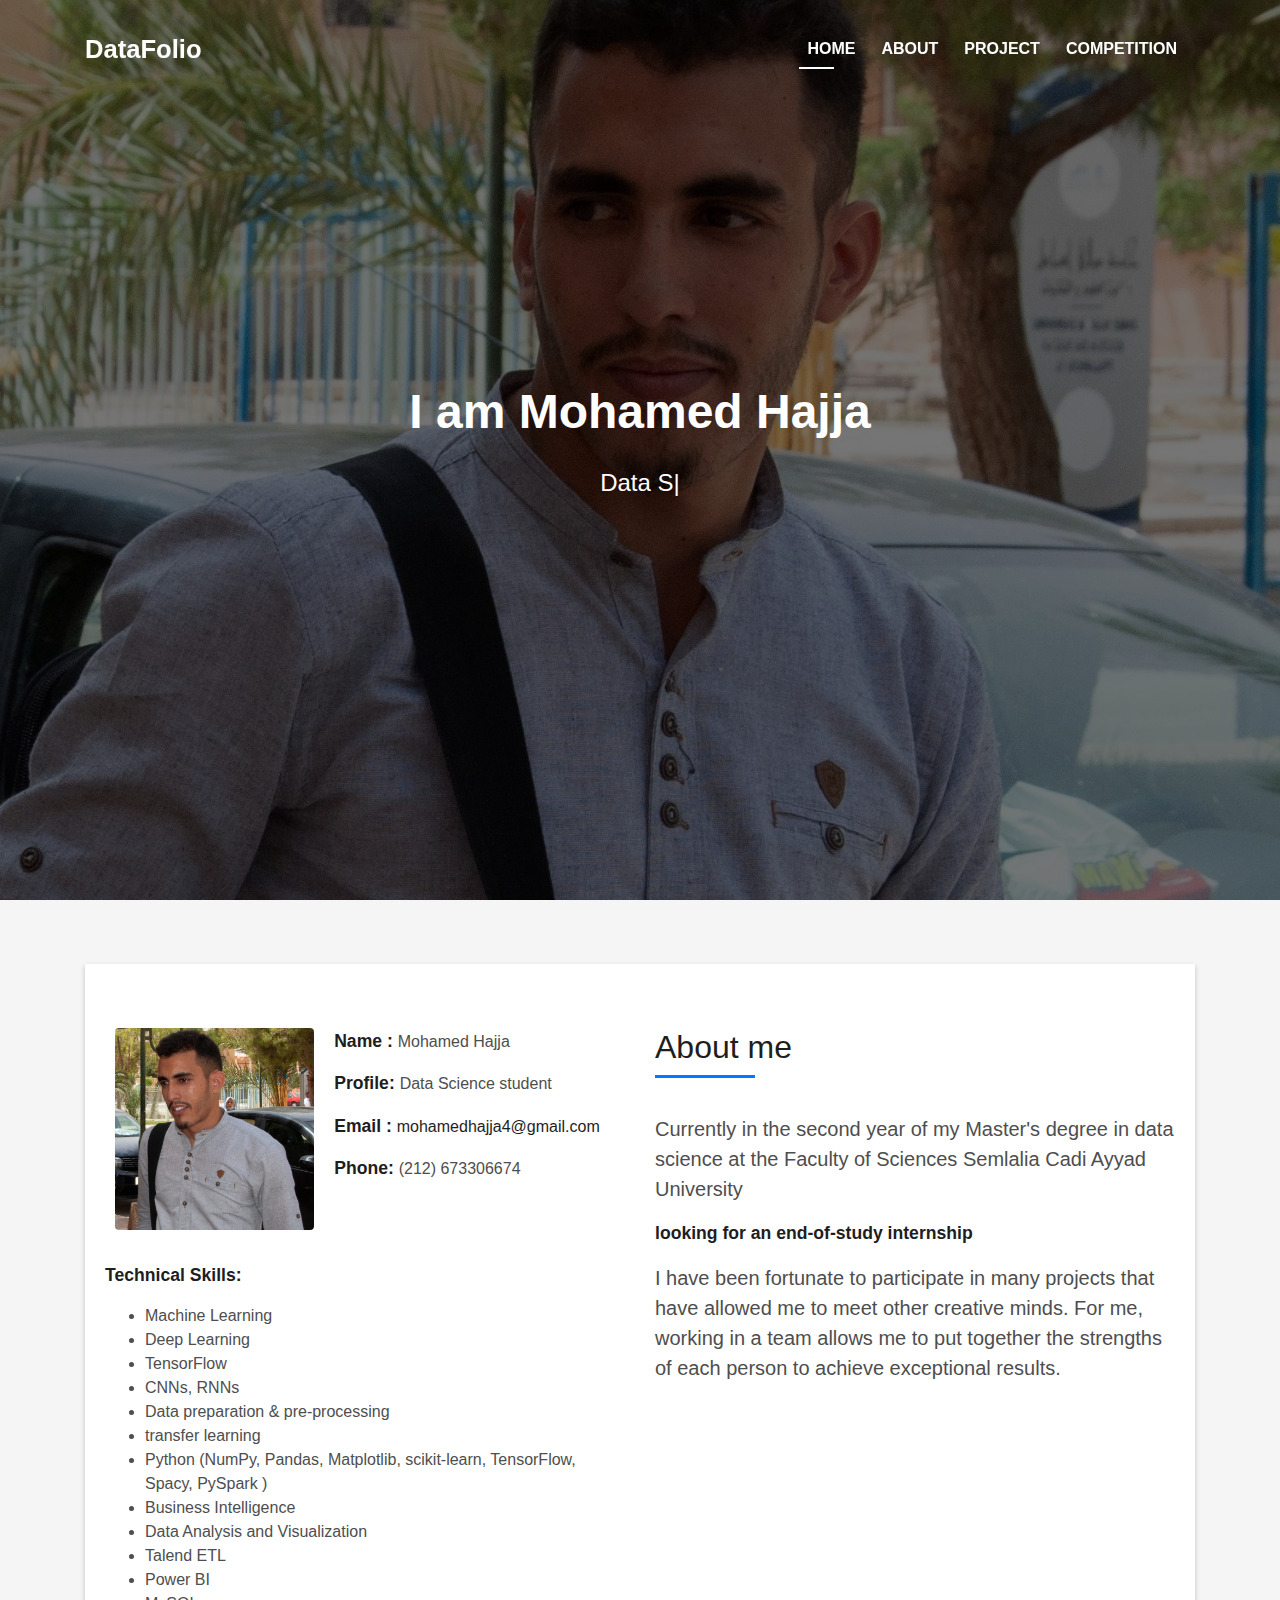
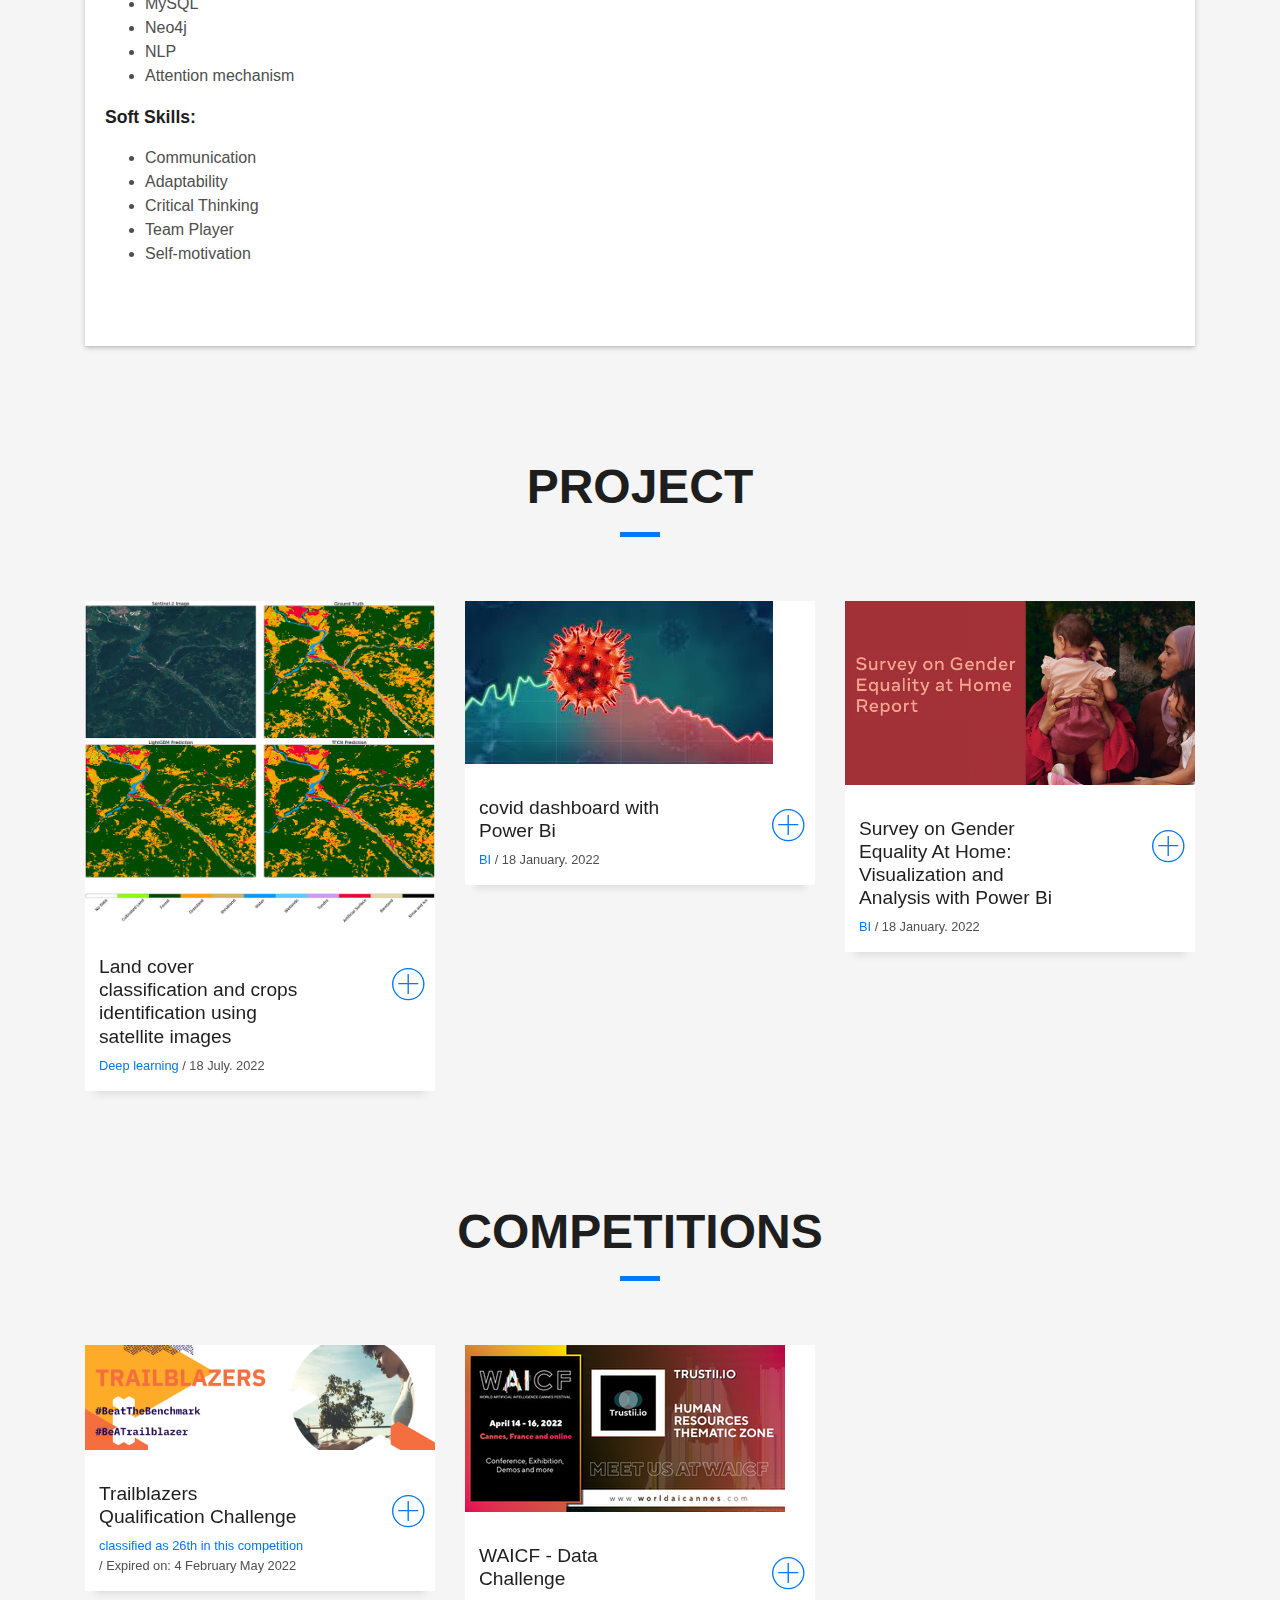
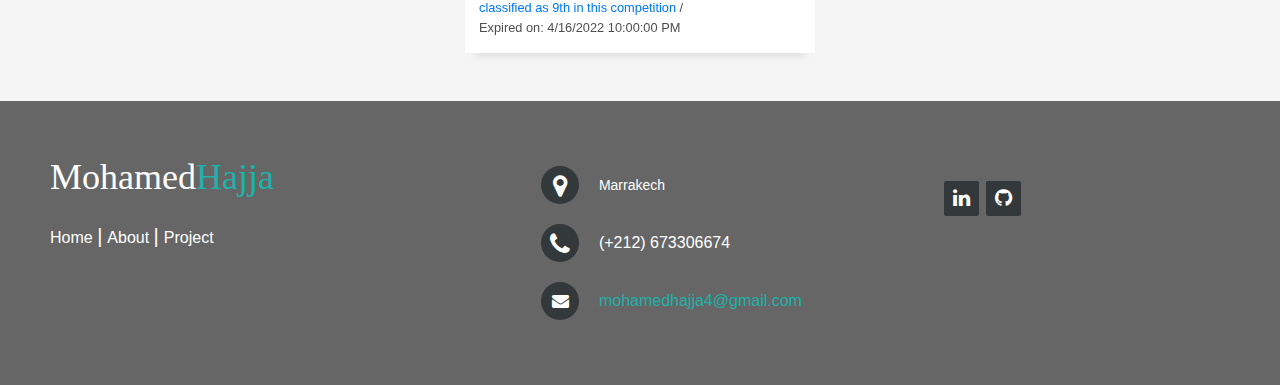
==== commit 7321255f: "Update index.html" ====
--- a/index.html
+++ b/index.html
@@ -95,34 +95,45 @@
                     <div class="about-info">
                     </str> <p><span class="title-s">Name  : </span> <span>Mohamed Hajja</span></p>
                       <p><span class="title-s">Profile: </span> <span>Data Science student </span></p>
-                      <p><span class="title-s">Email : </span> <a href = "mailto: mohamedhajja22@gmail.com">mohamedhajja22@gmail.com</a>
+                      <p><span class="title-s">Email : </span> <a href = "mailto: mohamedhajja4@gmail.com">mohamedhajja4@gmail.com</a>
                       <p><span class="title-s">Phone: </span> <span>(212) 673306674 </span></p> 
                     </div>
                   </div>
                 </div>  
                 <div class="skill-mf">
-                  <p class="title-s">Skills:</p>
-                  
-                  <span>Machine Learning</span> <span class="pull-right">60%</span>
-                  <div class="progress">
-                    <div class="progress-bar" role="progressbar" style="width: 60%;" aria-valuenow="60" aria-valuemin="0"
-                      aria-valuemax="100"></div>
-                  </div>
-                  <span>Deep Learning</span> <span class="pull-right">60%</span>
-                  <div class="progress">
-                    <div class="progress-bar" role="progressbar" style="width: 60%" aria-valuenow="60" aria-valuemin="0"
-                      aria-valuemax="100"></div>
-                  </div>
-                  <span>Besninse Intelligence</span> <span class="pull-right">70%</span>
-                  <div class="progress">
-                    <div class="progress-bar" role="progressbar" style="width: 70%" aria-valuenow="70" aria-valuemin="0"
-                      aria-valuemax="100"></div>
-                  </div>
-                  <span>Power Bi</span> <span class="pull-right">70%</span>
-                  <div class="progress">
-                    <div class="progress-bar" role="progressbar" style="width: 70%" aria-valuenow="70" aria-valuemin="0"
-                      aria-valuemax="100"></div>
-                  </div>
+                  <p class="title-s">Technical Skills:</p>
+                  <ul class="skill-list">
+                    <li>Machine Learning</li>
+                    <li>Deep Learning</li>
+                    <li>TensorFlow</li>
+                    <li> CNNs, RNNs</li>
+                    <li> Data preparation & pre-processing</li>
+                    <li>  transfer learning</li>
+                    <li> Python (NumPy, Pandas, Matplotlib, scikit-learn, TensorFlow, Spacy, PySpark )</li>
+                    <li>Business Intelligence</li>
+                    <li> Data Analysis and Visualization</li>
+                    <li>Talend ETL</li>
+                    <li>Power BI</li>
+                    <li>MySQL</li>
+                    <li>Neo4j</li>
+                    <li>NLP</li>
+                    <li>Attention mechanism</li>
+                    
+                    
+                  </ul>
+                </div>
+                <div class="skill-mf">
+                  <p class="title-s">Soft Skills:</p>
+                  <ul class="skill-list">
+                    <li>Communication</li>
+                    <li>Adaptability</li>
+                    <li>Critical Thinking</li>
+                    <li>Team Player</li>
+                    <li>Self-motivation</li>
+                    
+                    
+                    
+                  </ul>
                 </div>
               </div>
               <div class="col-md-6">
@@ -181,13 +192,13 @@
               <div class="work-content">
                 <div class="row">
                   <div class="col-sm-8">
-                    <h2 class="w-title">Land cover</h2>
+                    <h2 class="w-title">Land cover classification and crops identification using satellite images</h2>
                     <div class="w-more">
-                      <span class="w-ctegory">Land cover</span> / <span class="w-date">18 July. 2022</span>
+                      <span class="w-ctegory">Deep learning</span> / <span class="w-date">18 July. 2022</span>
                     </div>
                   </div>
                   <div class="col-sm-4">
-                    <div class="w-like">
+                    <div class="w-like"> 
                       <span class="ion-ios-plus-outline"></span>
                     </div>
                   </div>
@@ -208,7 +219,7 @@
                   <div class="col-sm-8">
                     <h2 class="w-title">covid dashboard with Power Bi</h2>
                     <div class="w-more">
-                      <span class="w-ctegory">Web Design</span> / <span class="w-date">18 January. 2022</span>
+                      <span class="w-ctegory">BI</span> / <span class="w-date">18 January. 2022</span>
                     </div>
                   </div>
                   <div class="col-sm-4">
@@ -233,7 +244,7 @@
                   <div class="col-sm-8">
                     <h2 class="w-title">Survey on Gender Equality At Home: Visualization and Analysis with Power Bi</h2>
                     <div class="w-more">
-                      <span class="w-ctegory">Web Design</span> / <span class="w-date">18 January. 2022</span>
+                      <span class="w-ctegory">BI</span> / <span class="w-date">18 January. 2022</span>
                     </div>
                   </div>
                   <div class="col-sm-4">
@@ -362,7 +373,7 @@
   
       <div>
         <i class="fa fa-envelope"></i>
-        <p><a href="mailto:support@company.com">mohamedhajja22@gmail.com</a></p>
+        <p><a href="mailto:support@company.com">mohamedhajja4@gmail.com</a></p>
       </div>
   
     </div>
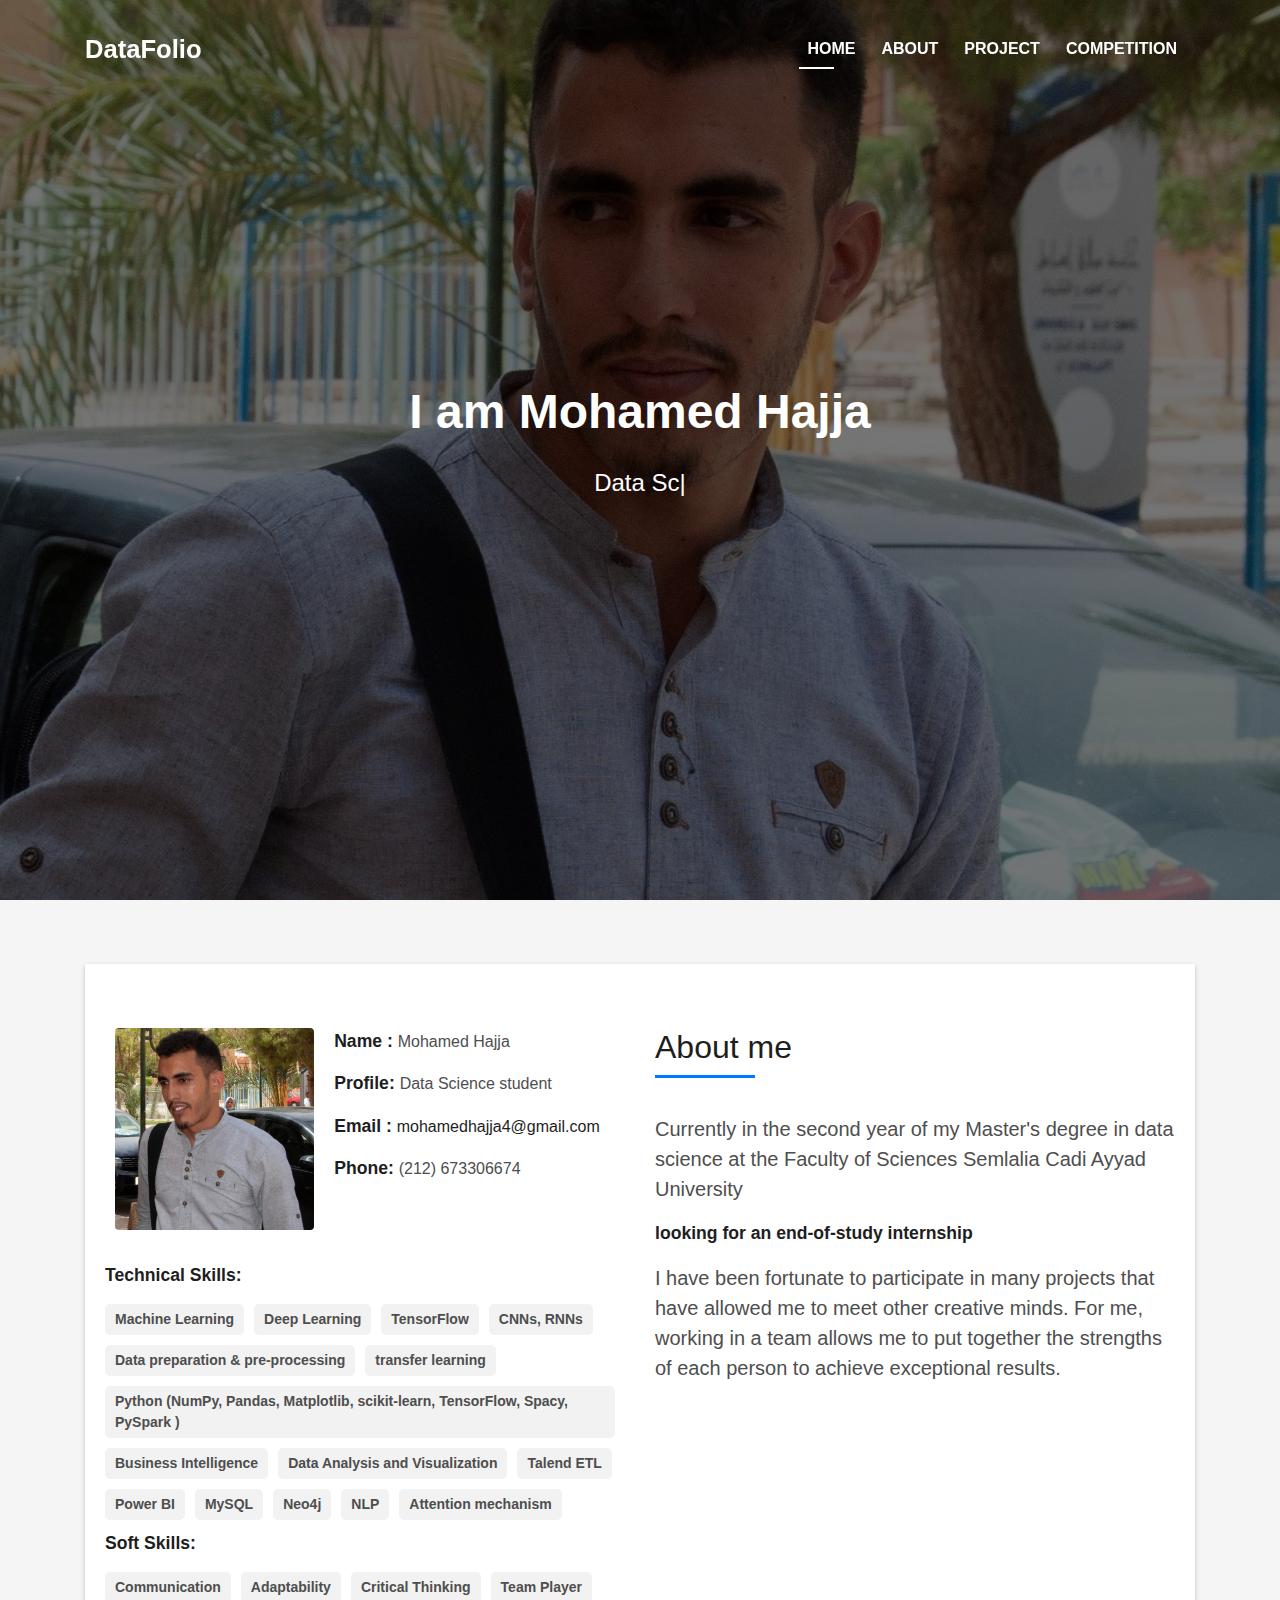
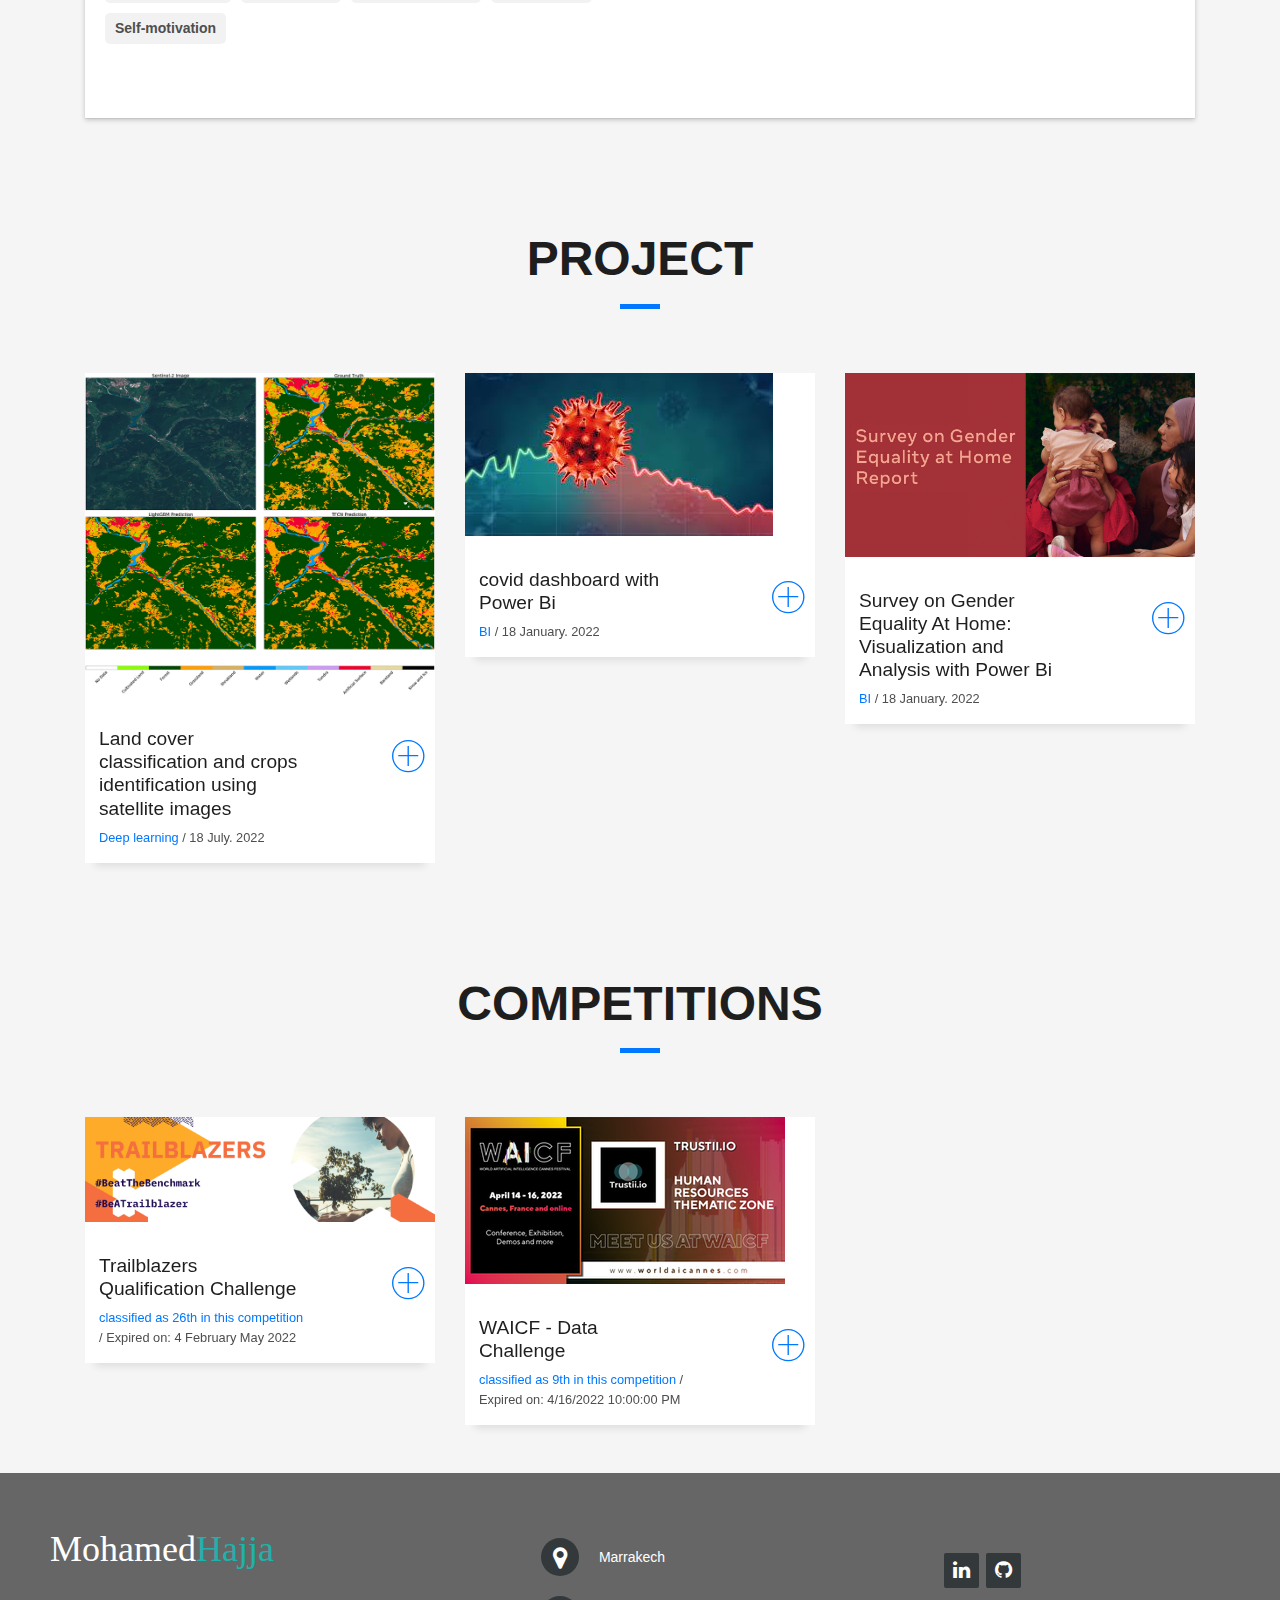
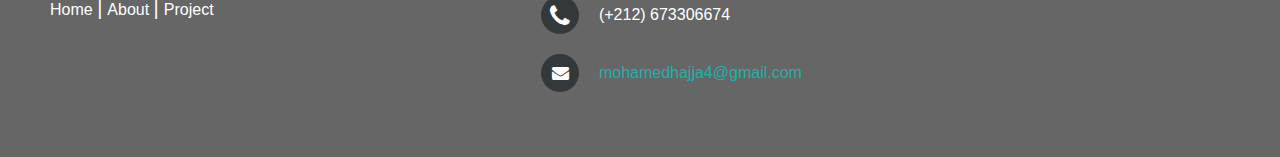
==== commit a94ad367: "Update index.html" ====
--- a/index.html
+++ b/index.html
@@ -122,9 +122,9 @@
                     
                   </ul>
                 </div>
-                <div class="skill-mf">
+                <div class="skill-mf" background-color: #f2f2f2 border-radius: 5px padding: 5px 10px margin-right: 10px margin-bottom: 10px font-size: 14px font-weight: bold        >
                   <p class="title-s">Soft Skills:</p>
-                  <ul class="skill-list">
+                  <ul class="skill-list" margin: 0 padding: 0 list-style: none display: flex flex-wrap: wrap >
                     <li>Communication</li>
                     <li>Adaptability</li>
                     <li>Critical Thinking</li>
--- a/css/style.css
+++ b/css/style.css
@@ -1218,4 +1218,20 @@
 /*======================================
 //--//-->   BUTTON
 ======================================*/
-
+.skill-list li {
+  background-color: #f2f2f2;
+  border-radius: 5px;
+  padding: 5px 10px;
+  margin-right: 10px;
+  margin-bottom: 10px;
+  font-size: 14px;
+  font-weight: bold;
+}
+
+.skill-list {
+  margin: 0;
+  padding: 0;
+  list-style: none;
+  display: flex;
+  flex-wrap: wrap;
+}
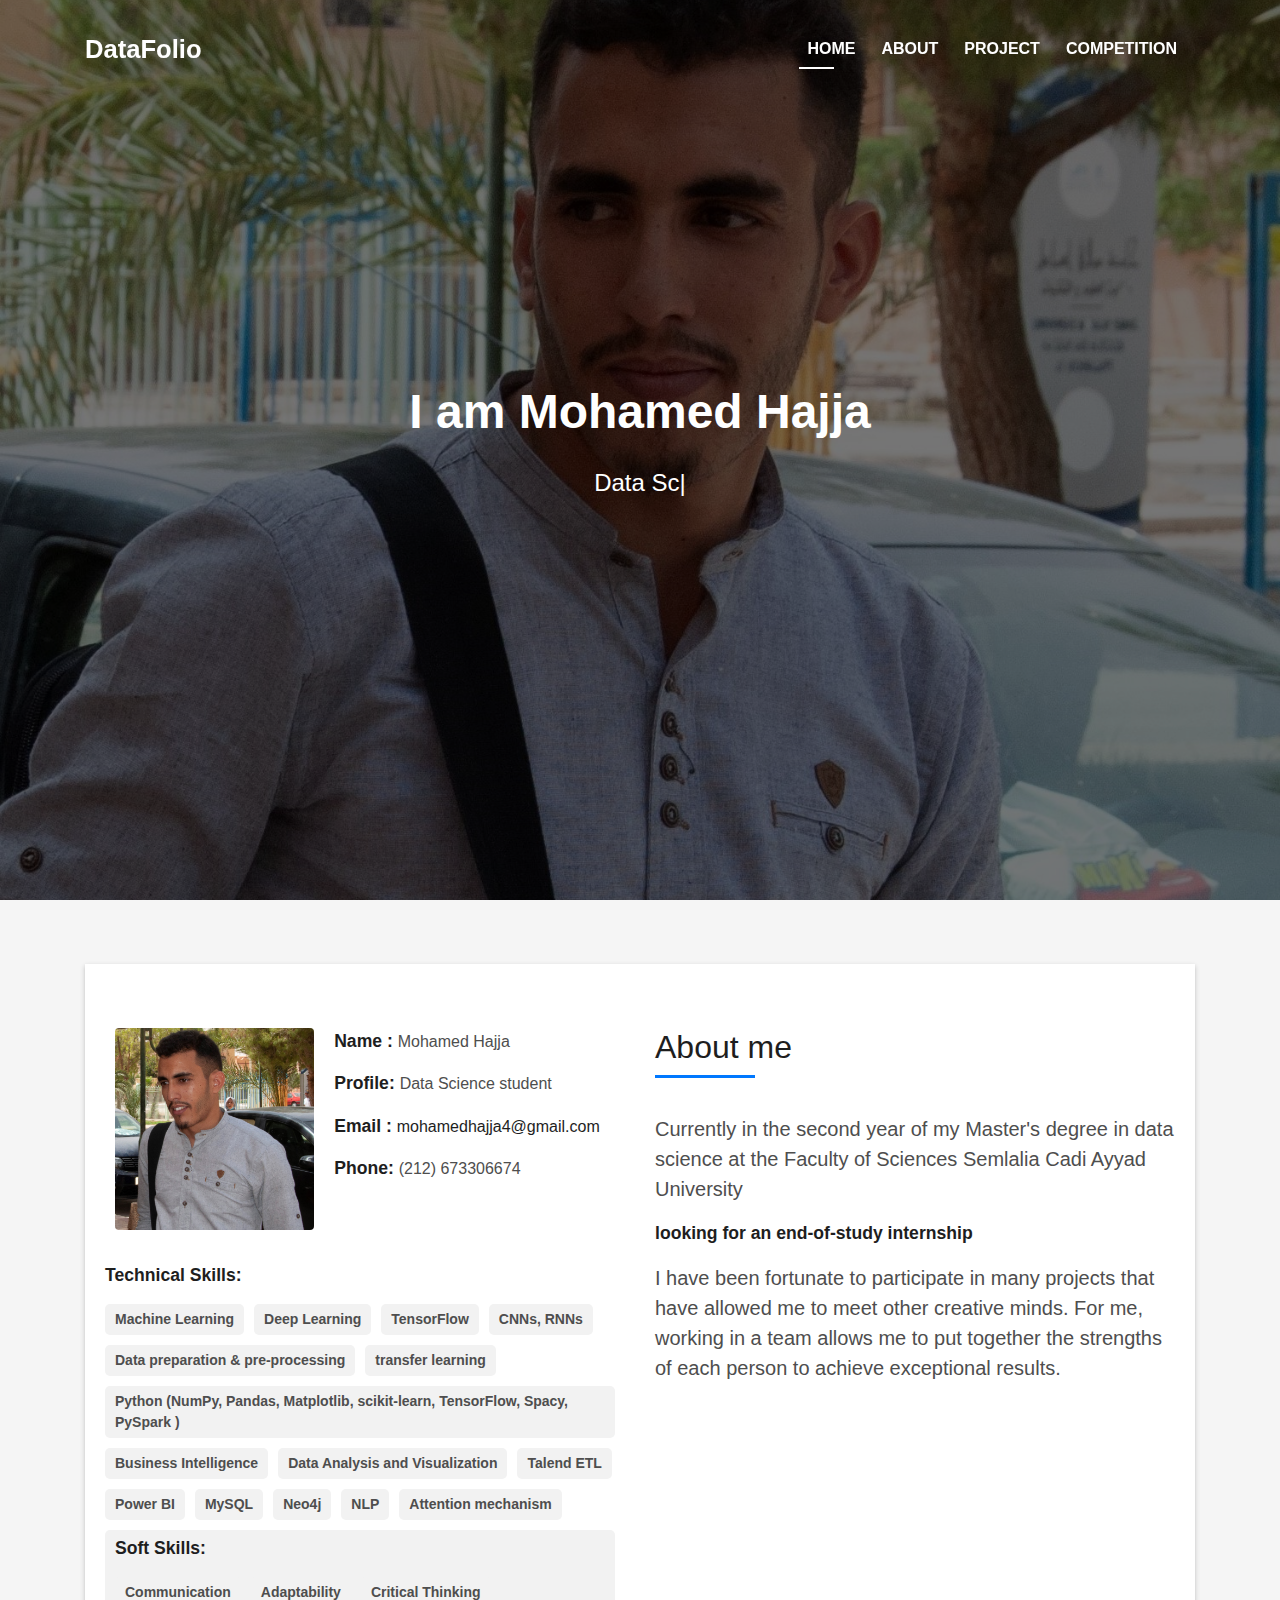
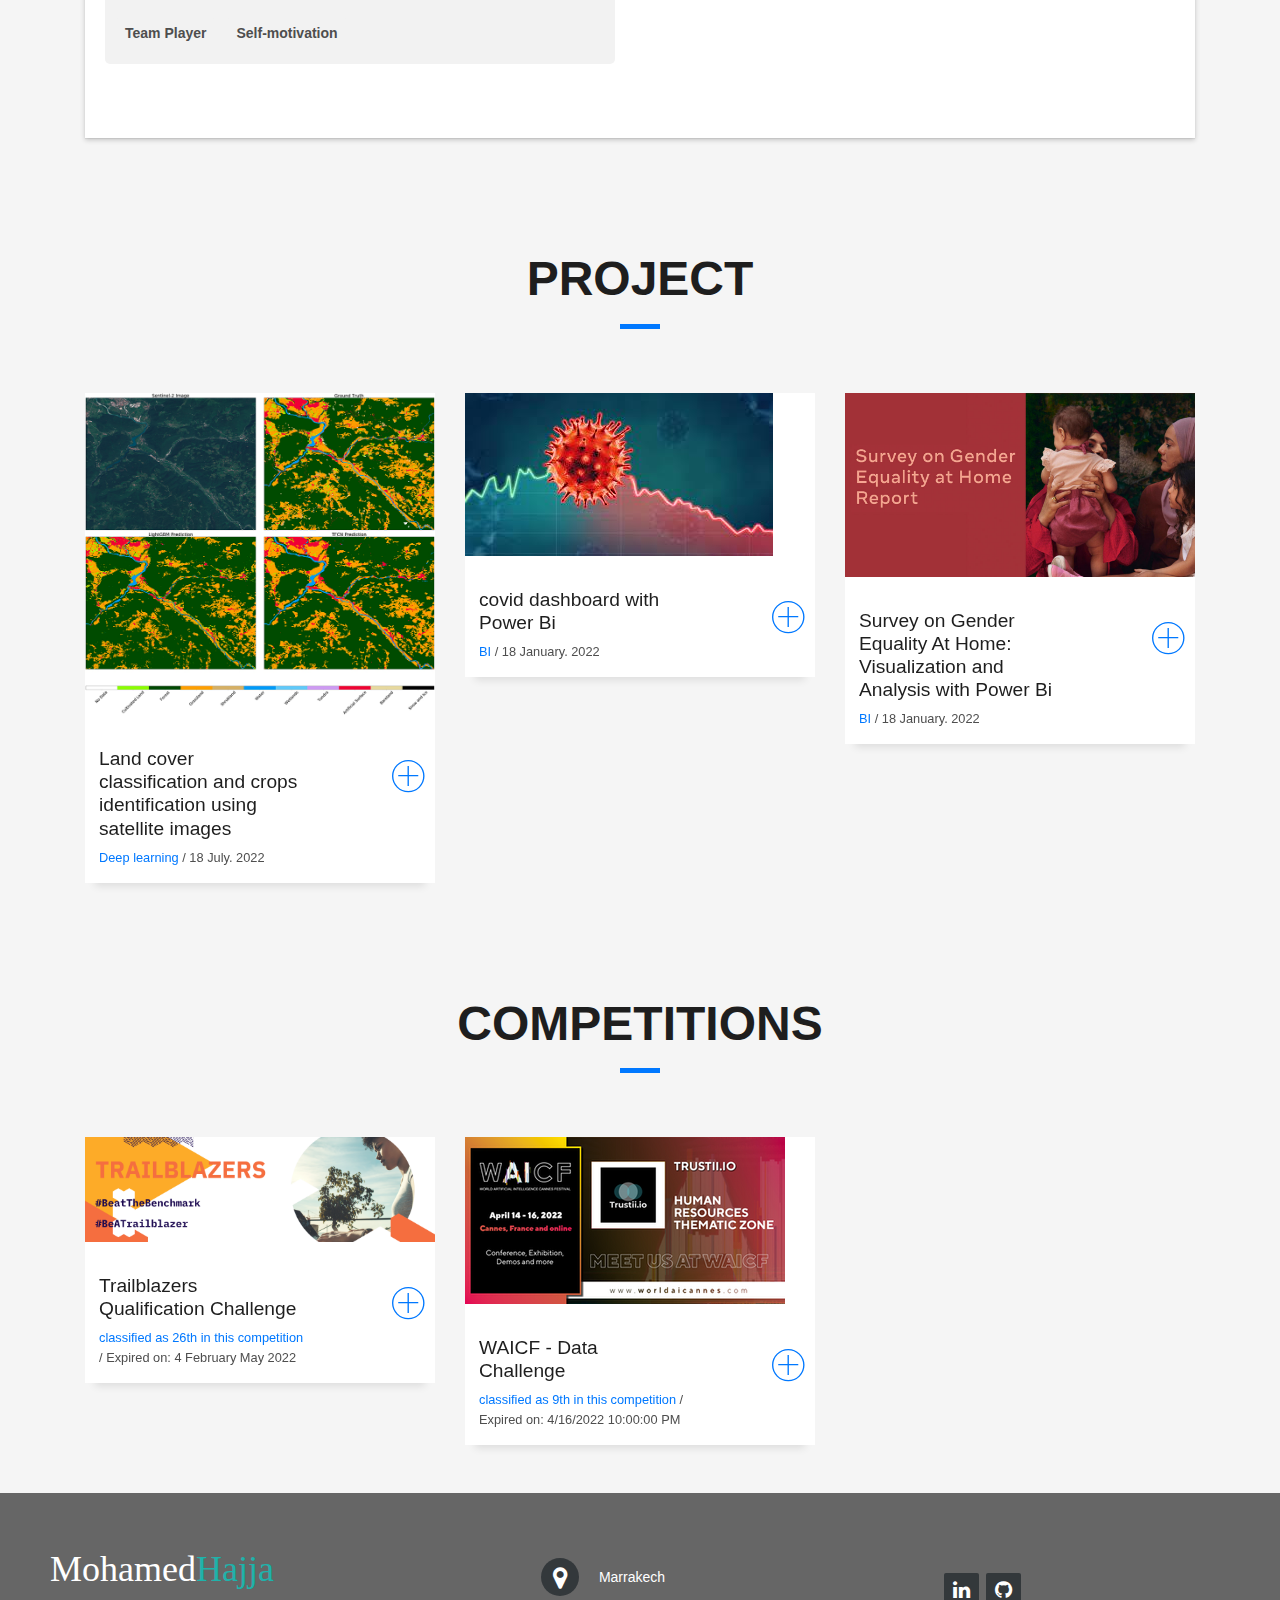
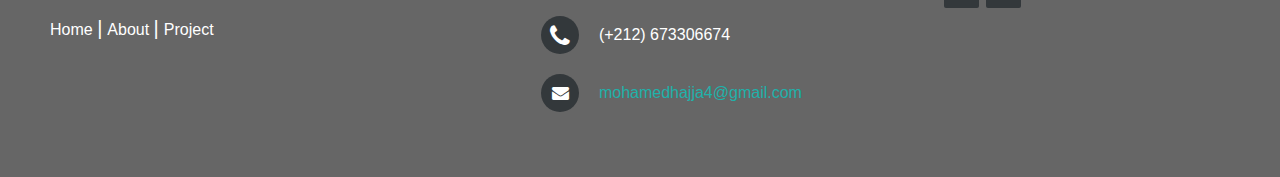
==== commit b1d534be: "Update index.html" ====
--- a/index.html
+++ b/index.html
@@ -122,9 +122,9 @@
                     
                   </ul>
                 </div>
-                <div class="skill-mf" background-color: #f2f2f2 border-radius: 5px padding: 5px 10px margin-right: 10px margin-bottom: 10px font-size: 14px font-weight: bold        >
+                <div class="skill-mf" style="background-color: #f2f2f2; border-radius: 5px; padding: 5px 10px ;margin-right: 10px ;margin-bottom: 10px ;font-size: 14px ;font-weight: bold"        >
                   <p class="title-s">Soft Skills:</p>
-                  <ul class="skill-list" margin: 0 padding: 0 list-style: none display: flex flex-wrap: wrap >
+                  <ul class="skill-list" style=" margin: 0 ;padding: 0 ;list-style: none ;display: flex ;flex-wrap: wrap" >
                     <li>Communication</li>
                     <li>Adaptability</li>
                     <li>Critical Thinking</li>
--- a/css/style.css
+++ b/css/style.css
@@ -1206,18 +1206,6 @@
   color: #fff;
 }
 
-/*======================================
-//--//-->   CONTACT
-======================================*/
-
-
-/*======================================
-//--//-->   FOOTER
-======================================*/
-
-/*======================================
-//--//-->   BUTTON
-======================================*/
 .skill-list li {
   background-color: #f2f2f2;
   border-radius: 5px;
@@ -1235,3 +1223,17 @@
   display: flex;
   flex-wrap: wrap;
 }
+
+/*======================================
+//--//-->   CONTACT
+======================================*/
+
+
+/*======================================
+//--//-->   FOOTER
+======================================*/
+
+/*======================================
+//--//-->   BUTTON
+======================================*/
+
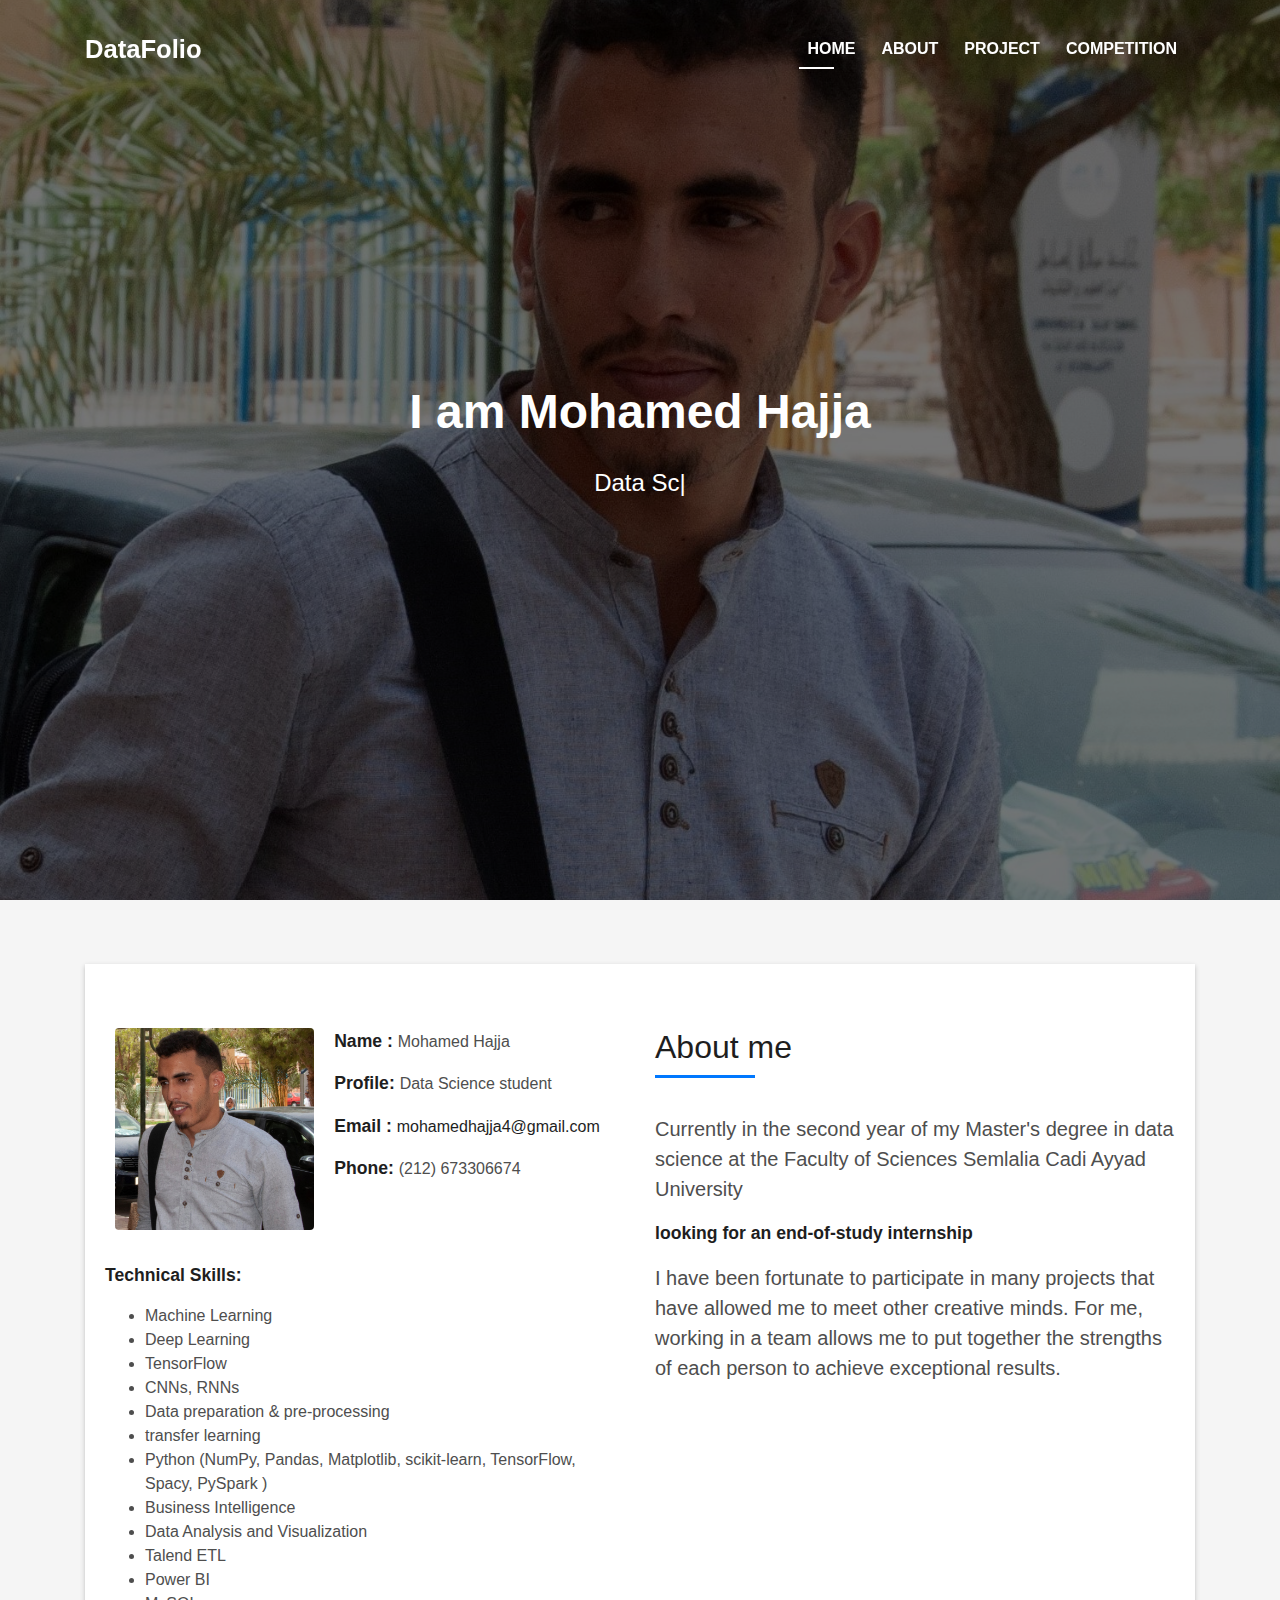
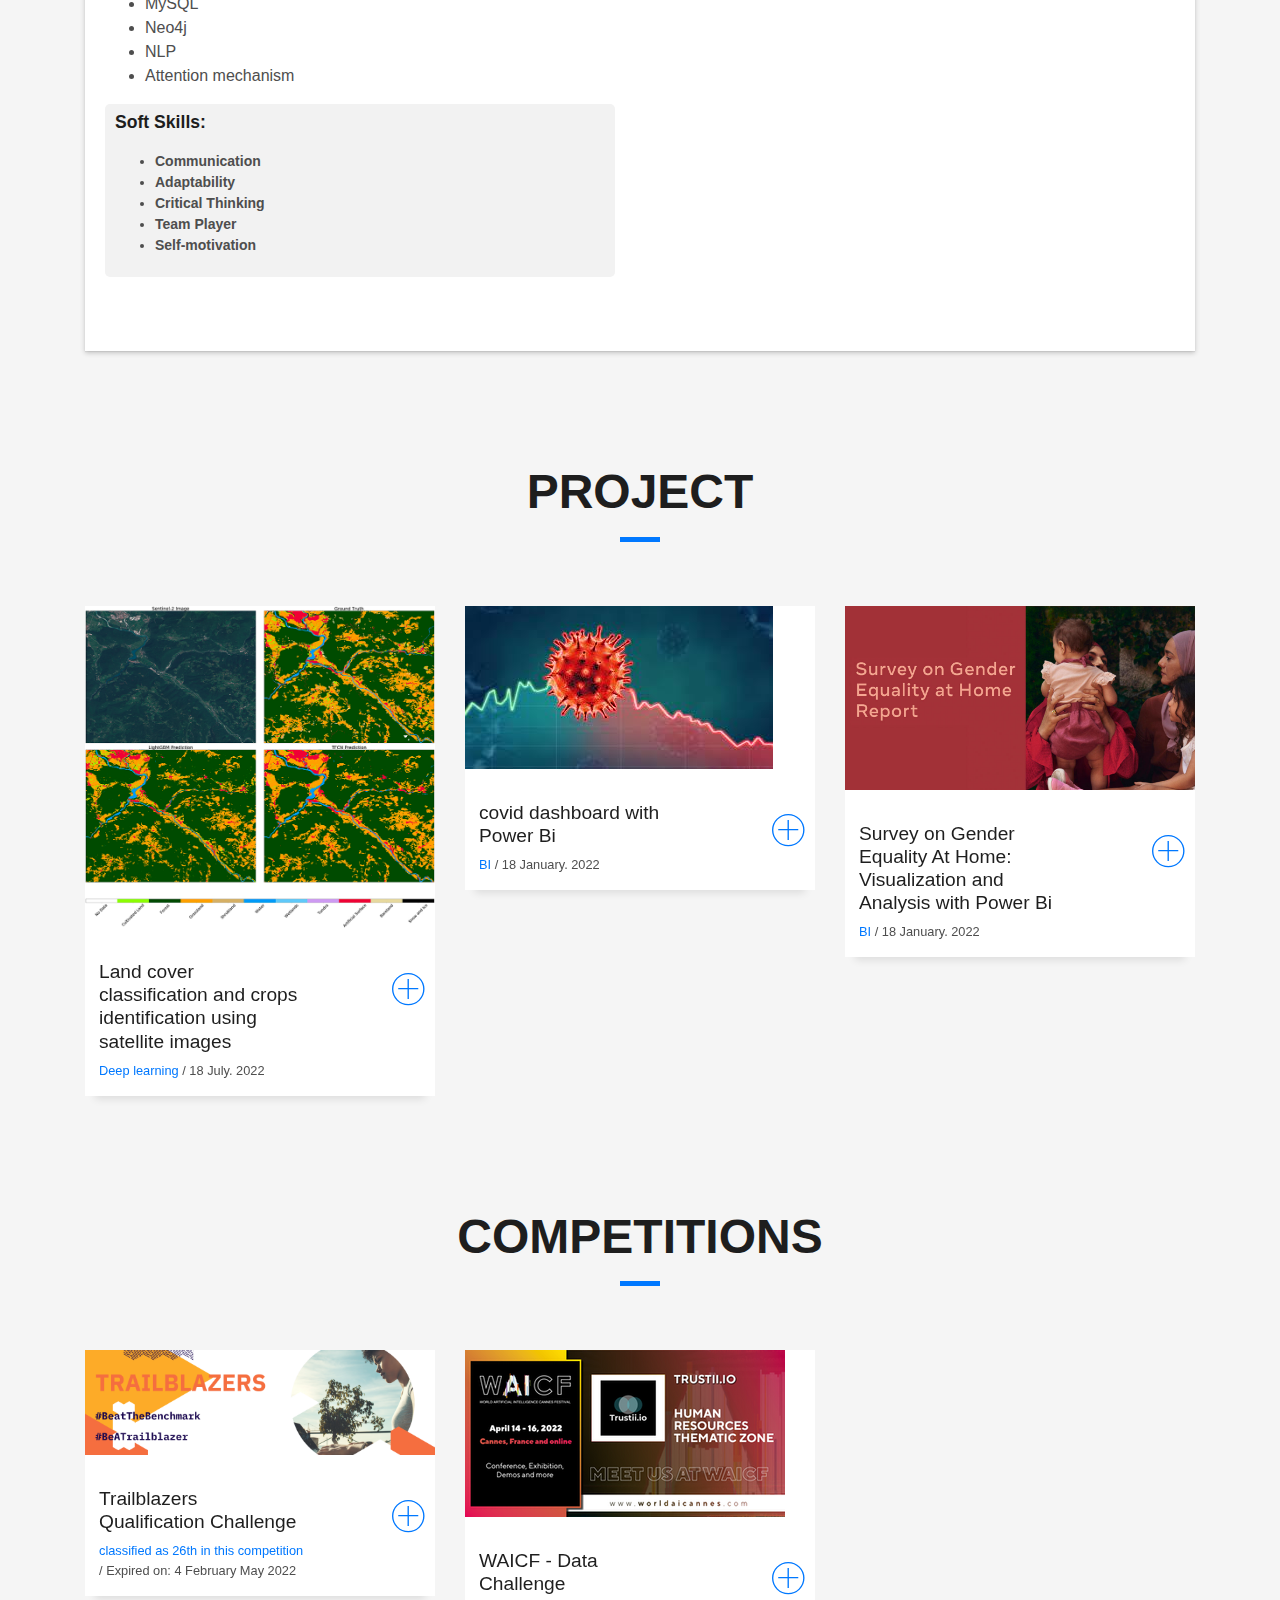
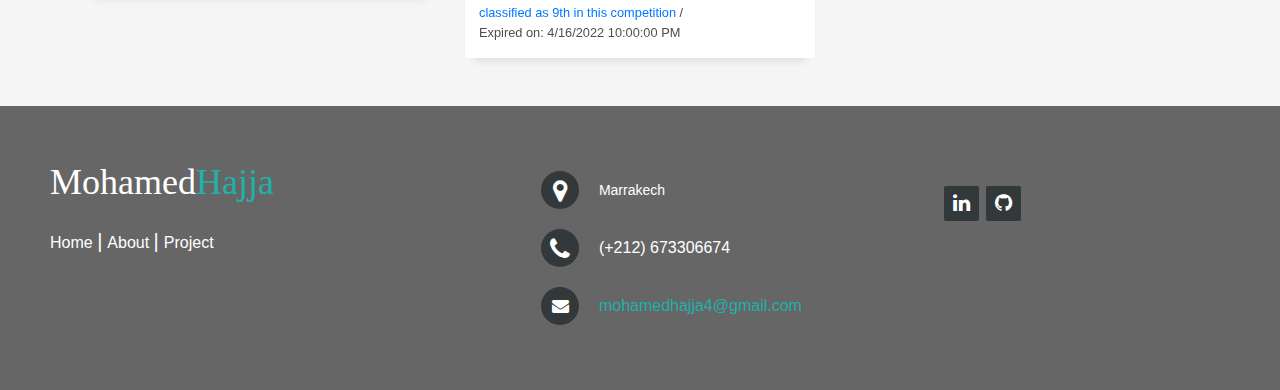
==== commit 5cbbcb10: "Update index.html" ====
--- a/index.html
+++ b/index.html
@@ -124,7 +124,7 @@
                 </div>
                 <div class="skill-mf" style="background-color: #f2f2f2; border-radius: 5px; padding: 5px 10px ;margin-right: 10px ;margin-bottom: 10px ;font-size: 14px ;font-weight: bold"        >
                   <p class="title-s">Soft Skills:</p>
-                  <ul class="skill-list" style=" margin: 0 ;padding: 0 ;list-style: none ;display: flex ;flex-wrap: wrap" >
+                  <ul class="skill-list"  >
                     <li>Communication</li>
                     <li>Adaptability</li>
                     <li>Critical Thinking</li>
--- a/css/style.css
+++ b/css/style.css
@@ -1206,23 +1206,7 @@
   color: #fff;
 }
 
-.skill-list li {
-  background-color: #f2f2f2;
-  border-radius: 5px;
-  padding: 5px 10px;
-  margin-right: 10px;
-  margin-bottom: 10px;
-  font-size: 14px;
-  font-weight: bold;
-}
-
-.skill-list {
-  margin: 0;
-  padding: 0;
-  list-style: none;
-  display: flex;
-  flex-wrap: wrap;
-}
+
 
 /*======================================
 //--//-->   CONTACT
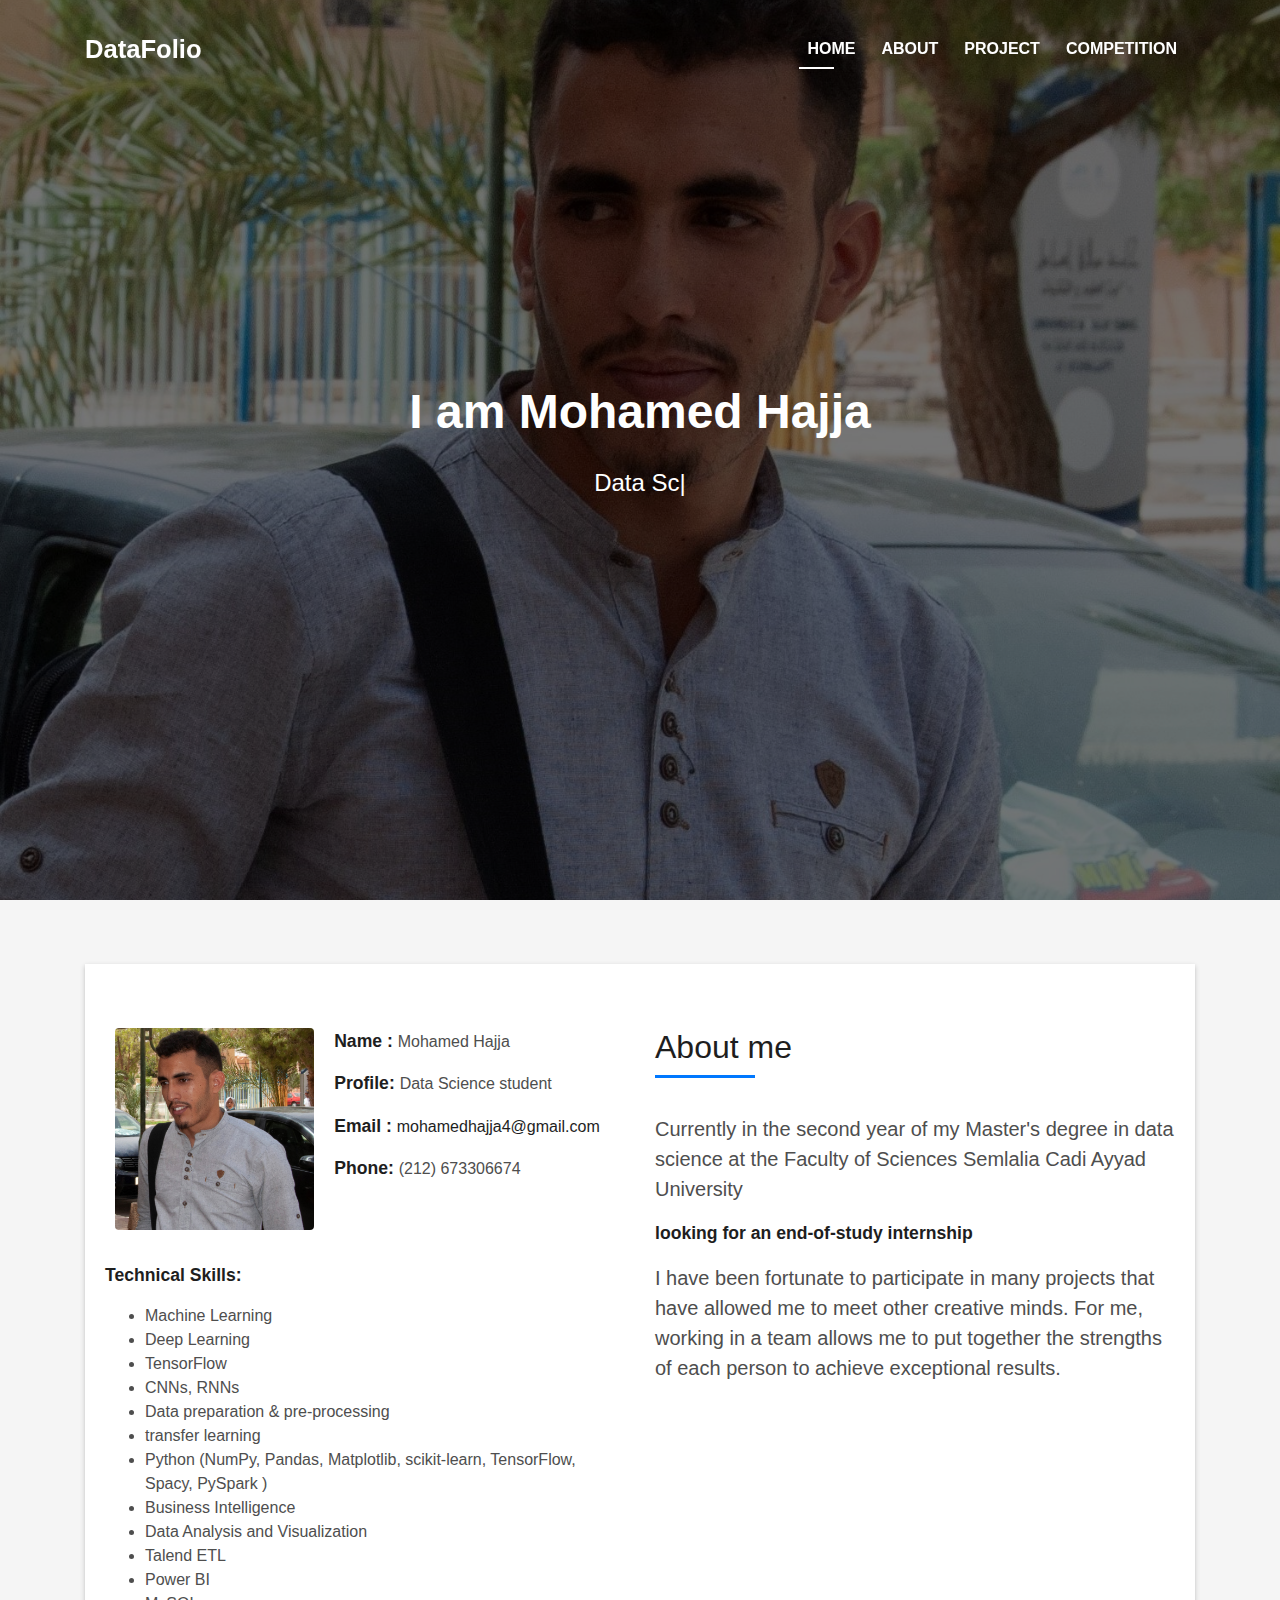
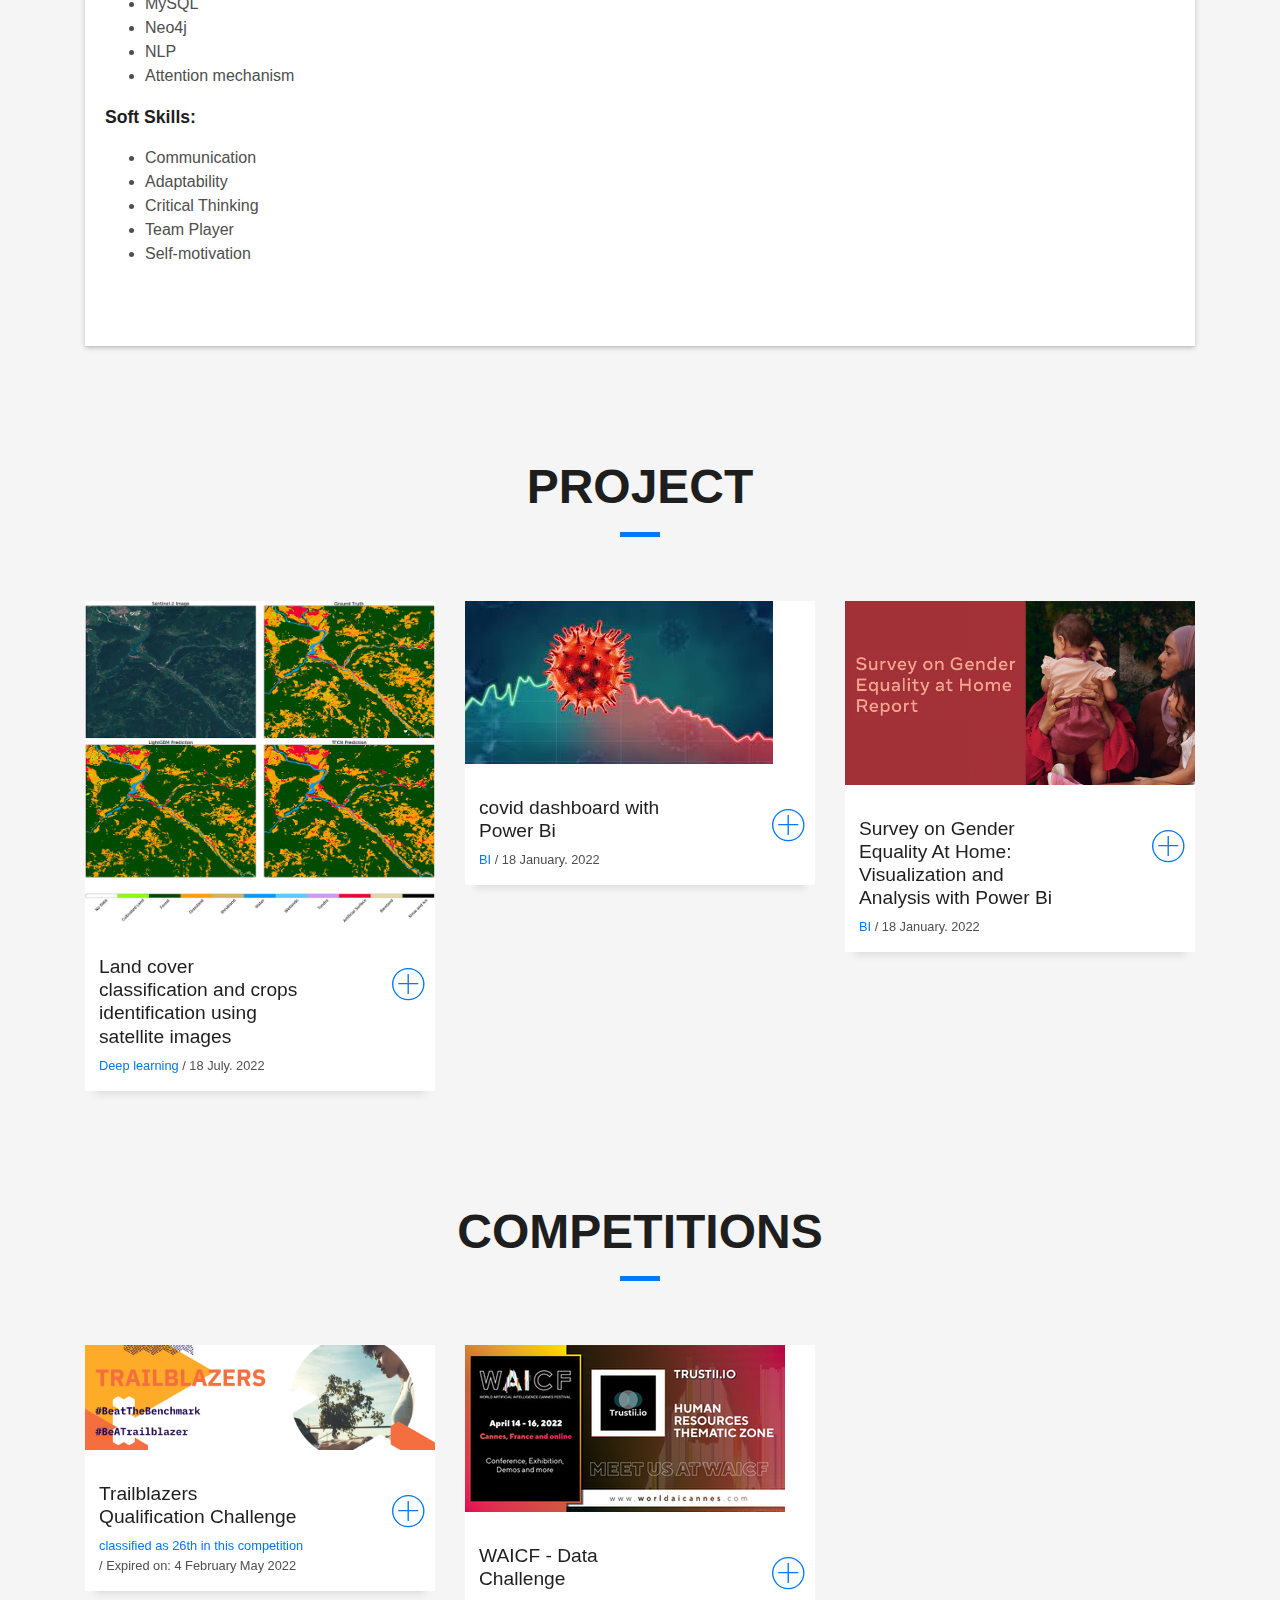
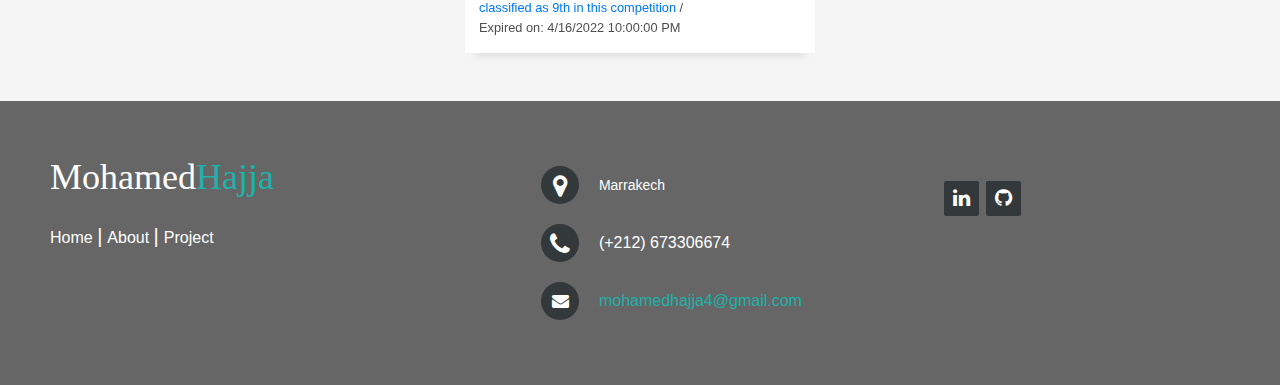
==== commit 3f78cd61: "Update index.html" ====
--- a/index.html
+++ b/index.html
@@ -122,7 +122,7 @@
                     
                   </ul>
                 </div>
-                <div class="skill-mf" style="background-color: #f2f2f2; border-radius: 5px; padding: 5px 10px ;margin-right: 10px ;margin-bottom: 10px ;font-size: 14px ;font-weight: bold"        >
+                <div class="skill-mf">
                   <p class="title-s">Soft Skills:</p>
                   <ul class="skill-list"  >
                     <li>Communication</li>
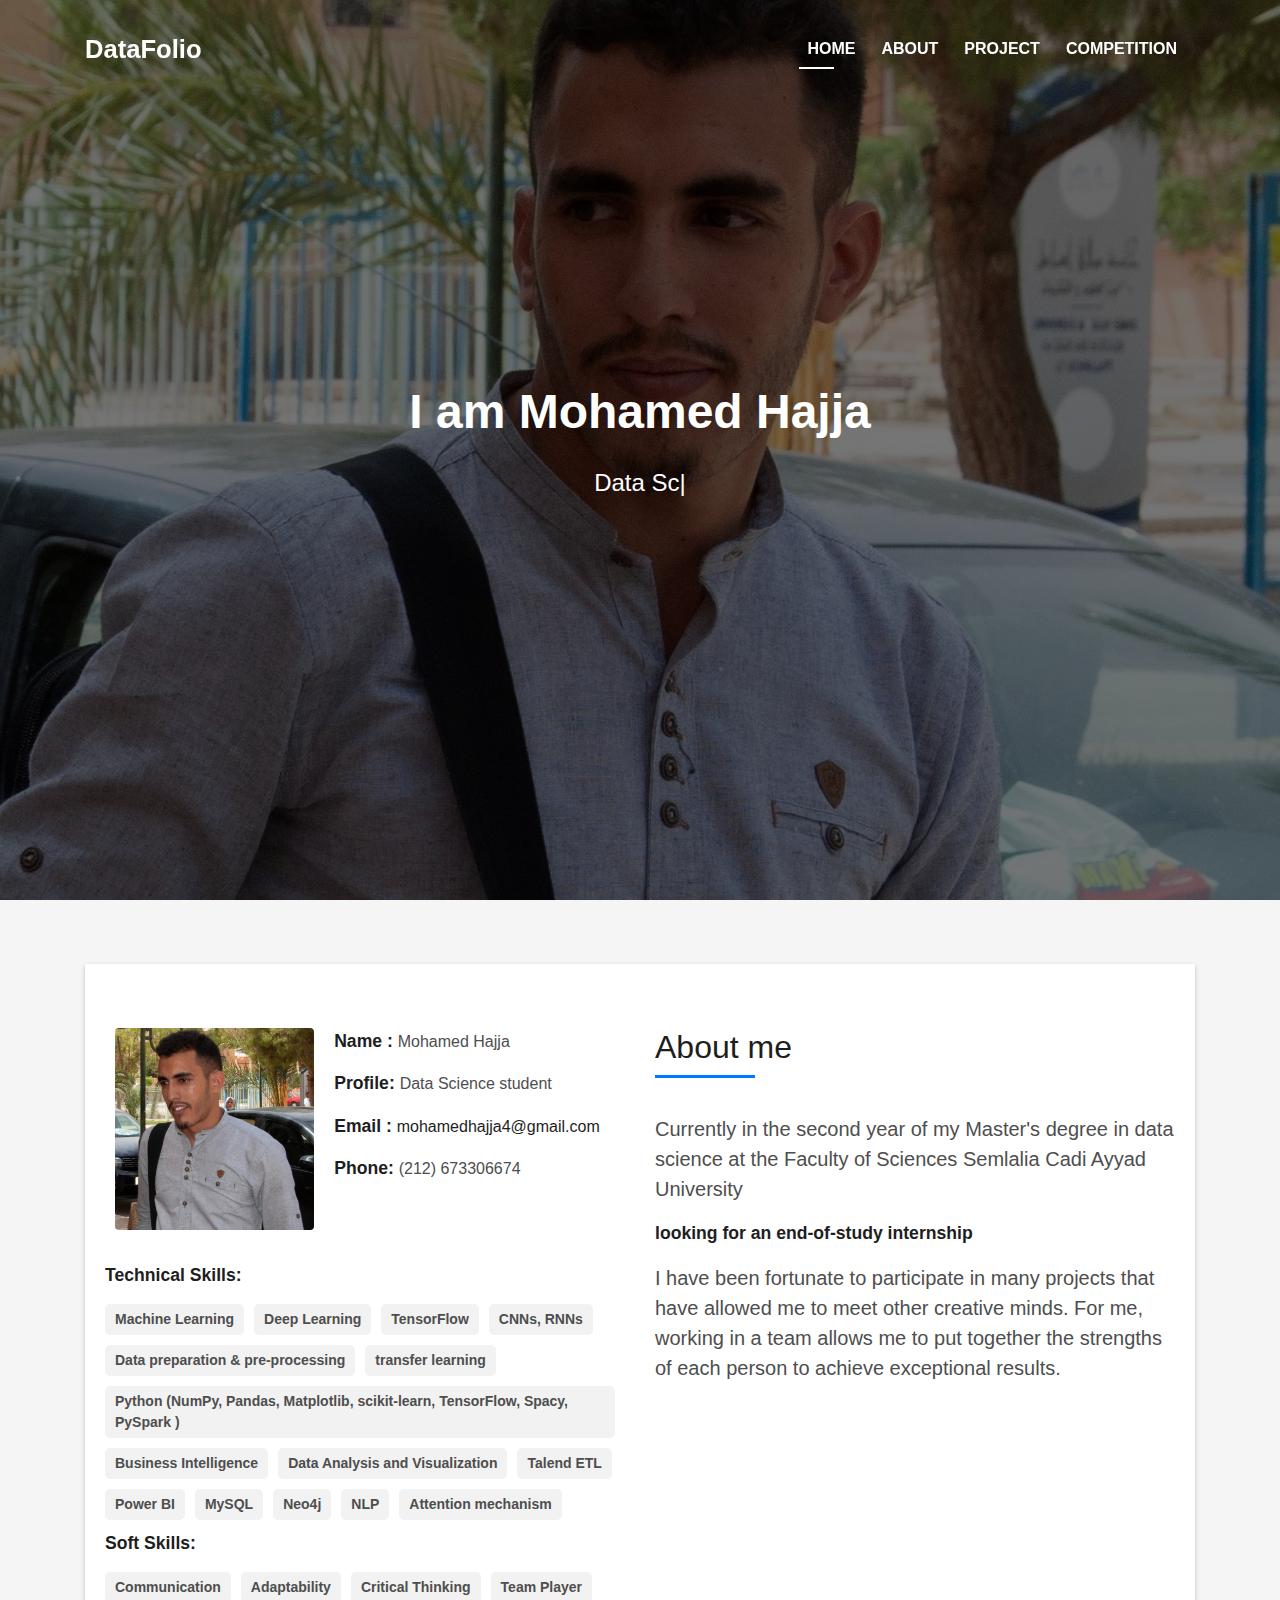
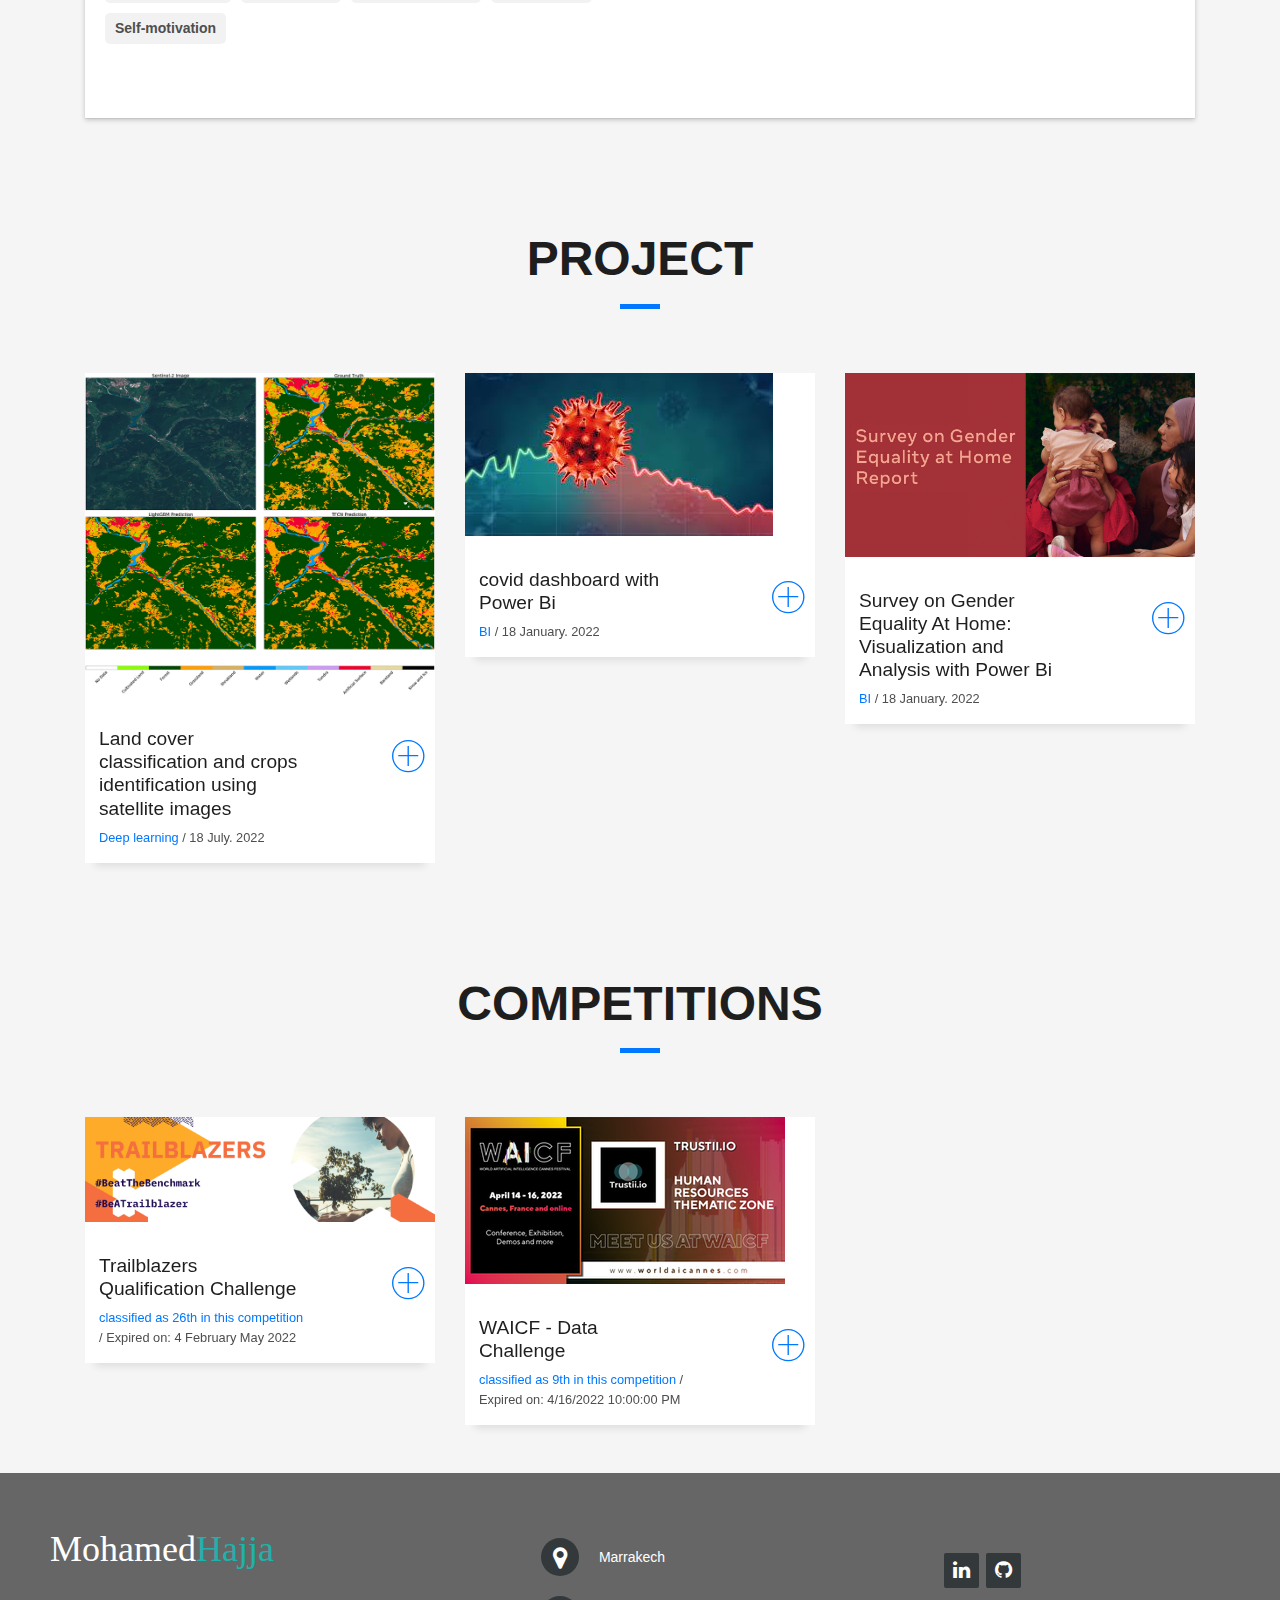
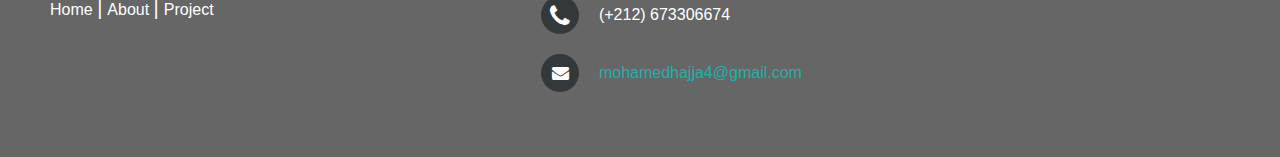
==== commit f0d934a0: "Update index.html" ====
--- a/index.html
+++ b/index.html
@@ -1,6 +1,29 @@
 <!DOCTYPE html>
 <html lang="en">
 <head>
+<style>
+  
+  
+  .skill-list li {
+  background-color: #f2f2f2;
+  border-radius: 5px;
+  padding: 5px 10px;
+  margin-right: 10px;
+  margin-bottom: 10px;
+  font-size: 14px;
+  font-weight: bold;
+}
+
+.skill-list {
+  margin: 0;
+  padding: 0;
+  list-style: none;
+  display: flex;
+  flex-wrap: wrap;
+}
+</style> 
+  
+  
   <meta charset="utf-8">
   <title>DataFolio Bootstrap Template</title>
   <meta content="width=device-width, initial-scale=1.0" name="viewport">
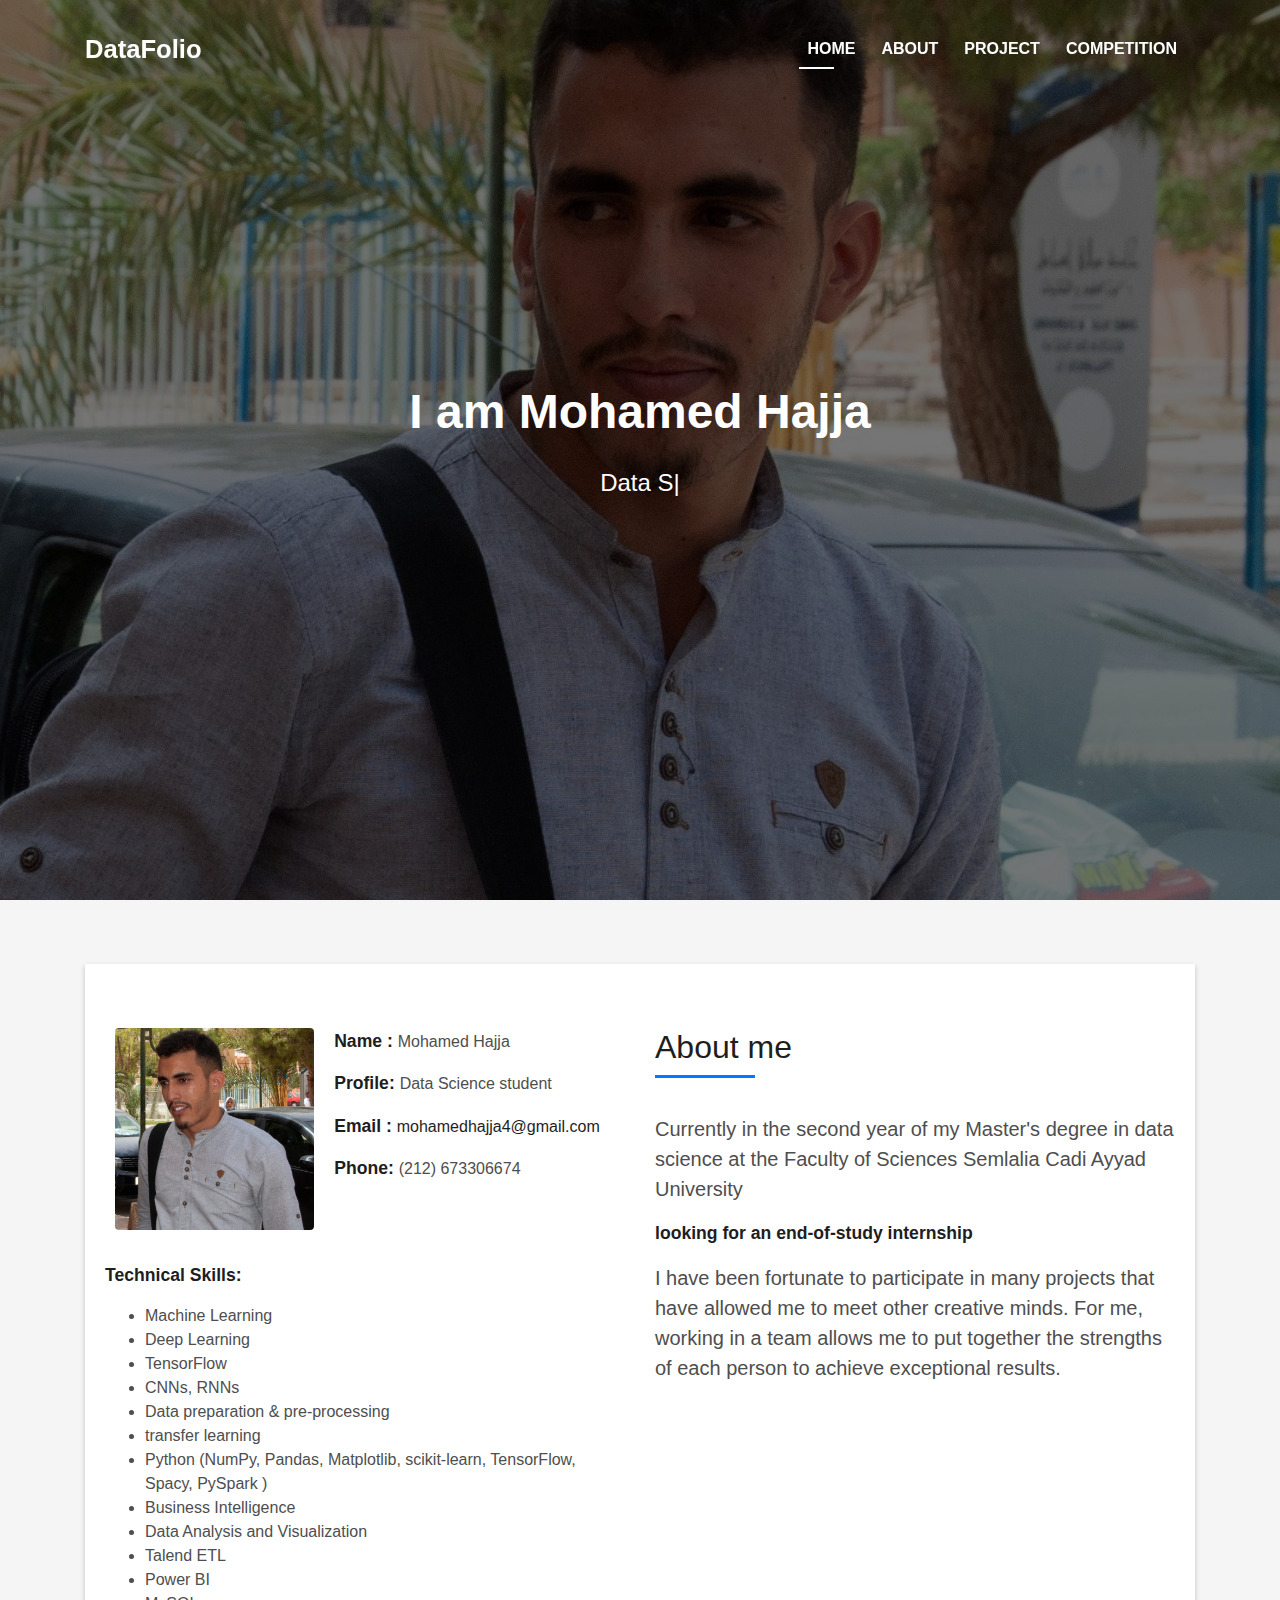
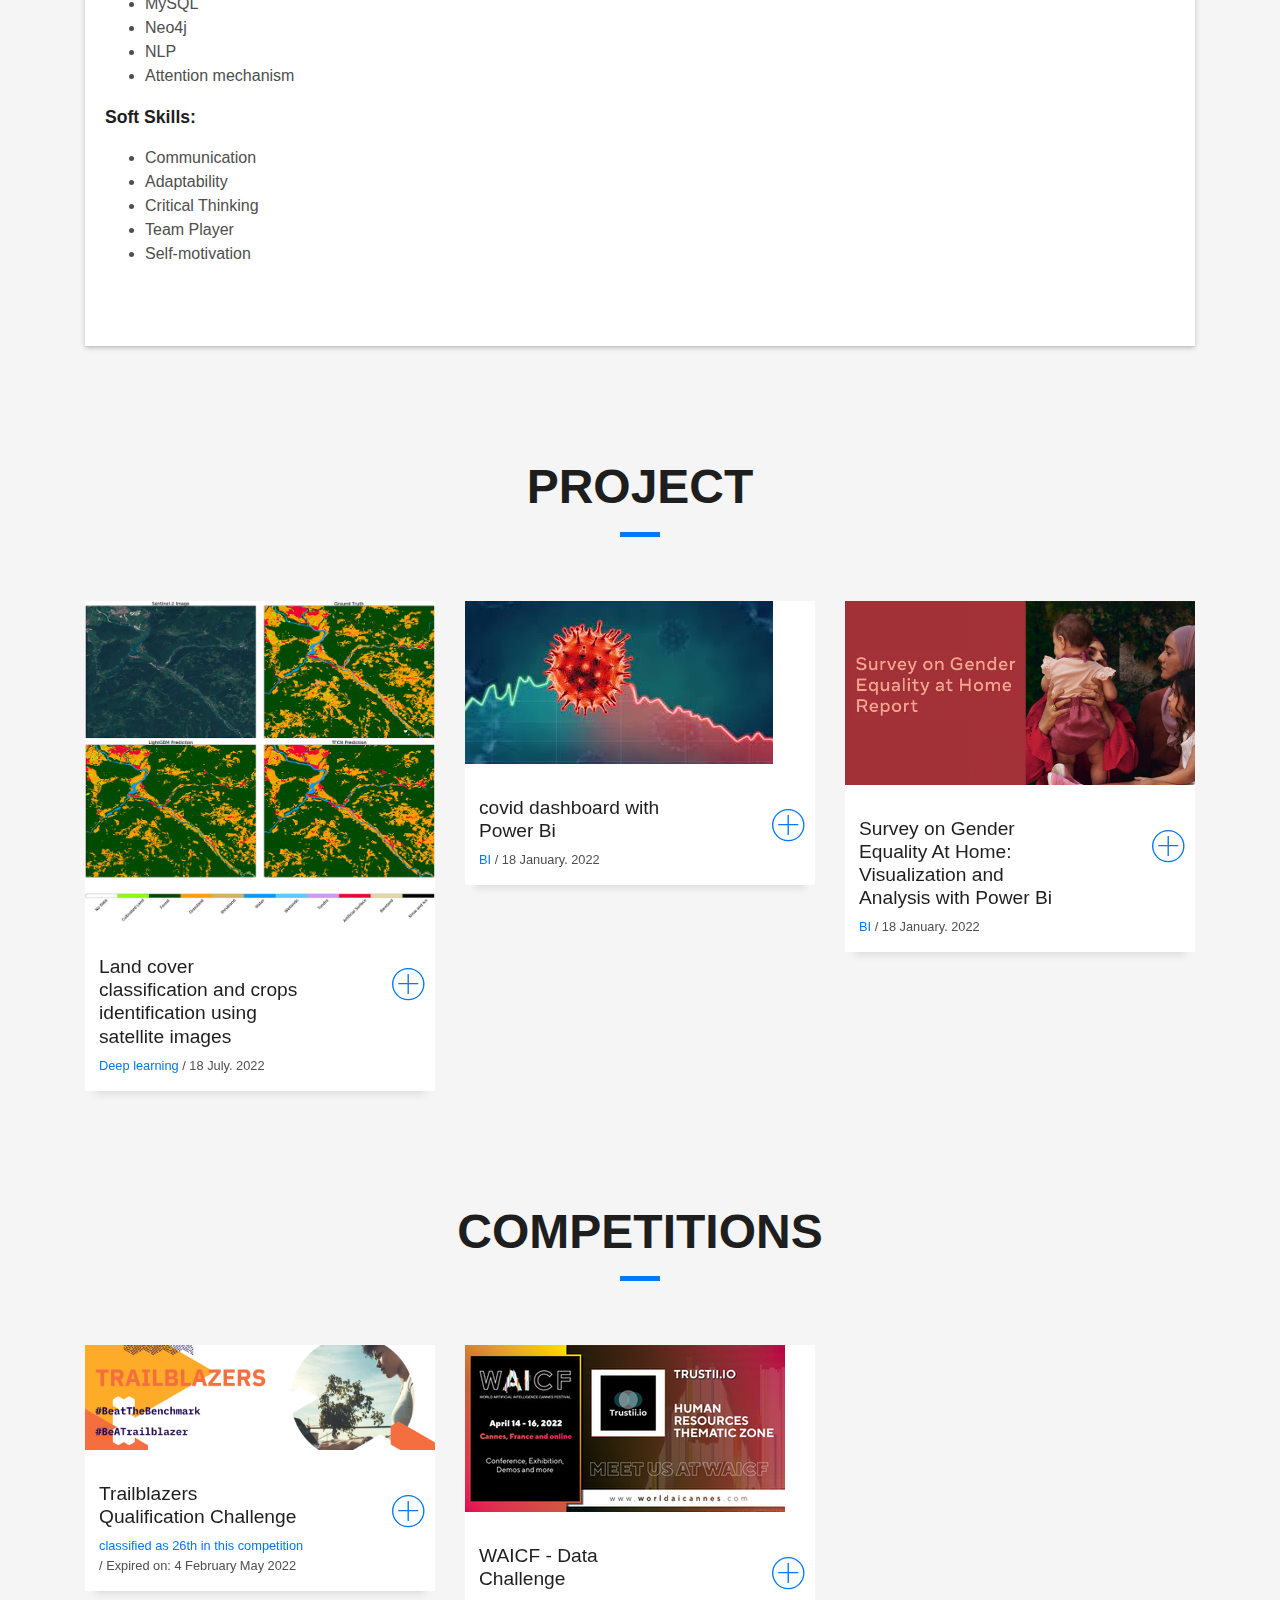
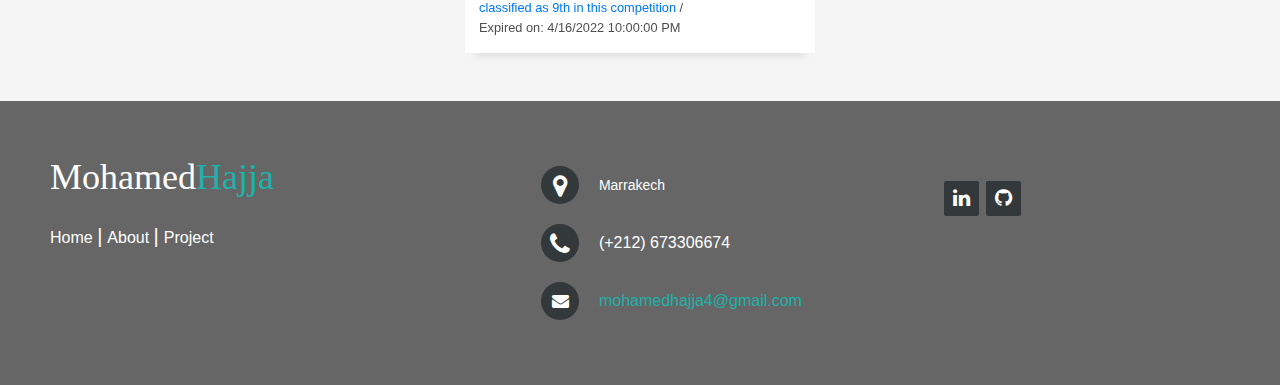
==== commit a1caa78b: "Update index.html" ====
--- a/index.html
+++ b/index.html
@@ -1,27 +1,7 @@
 <!DOCTYPE html>
 <html lang="en">
 <head>
-<style>
-  
-  
-  .skill-list li {
-  background-color: #f2f2f2;
-  border-radius: 5px;
-  padding: 5px 10px;
-  margin-right: 10px;
-  margin-bottom: 10px;
-  font-size: 14px;
-  font-weight: bold;
-}
-
-.skill-list {
-  margin: 0;
-  padding: 0;
-  list-style: none;
-  display: flex;
-  flex-wrap: wrap;
-}
-</style> 
+
   
   
   <meta charset="utf-8">
